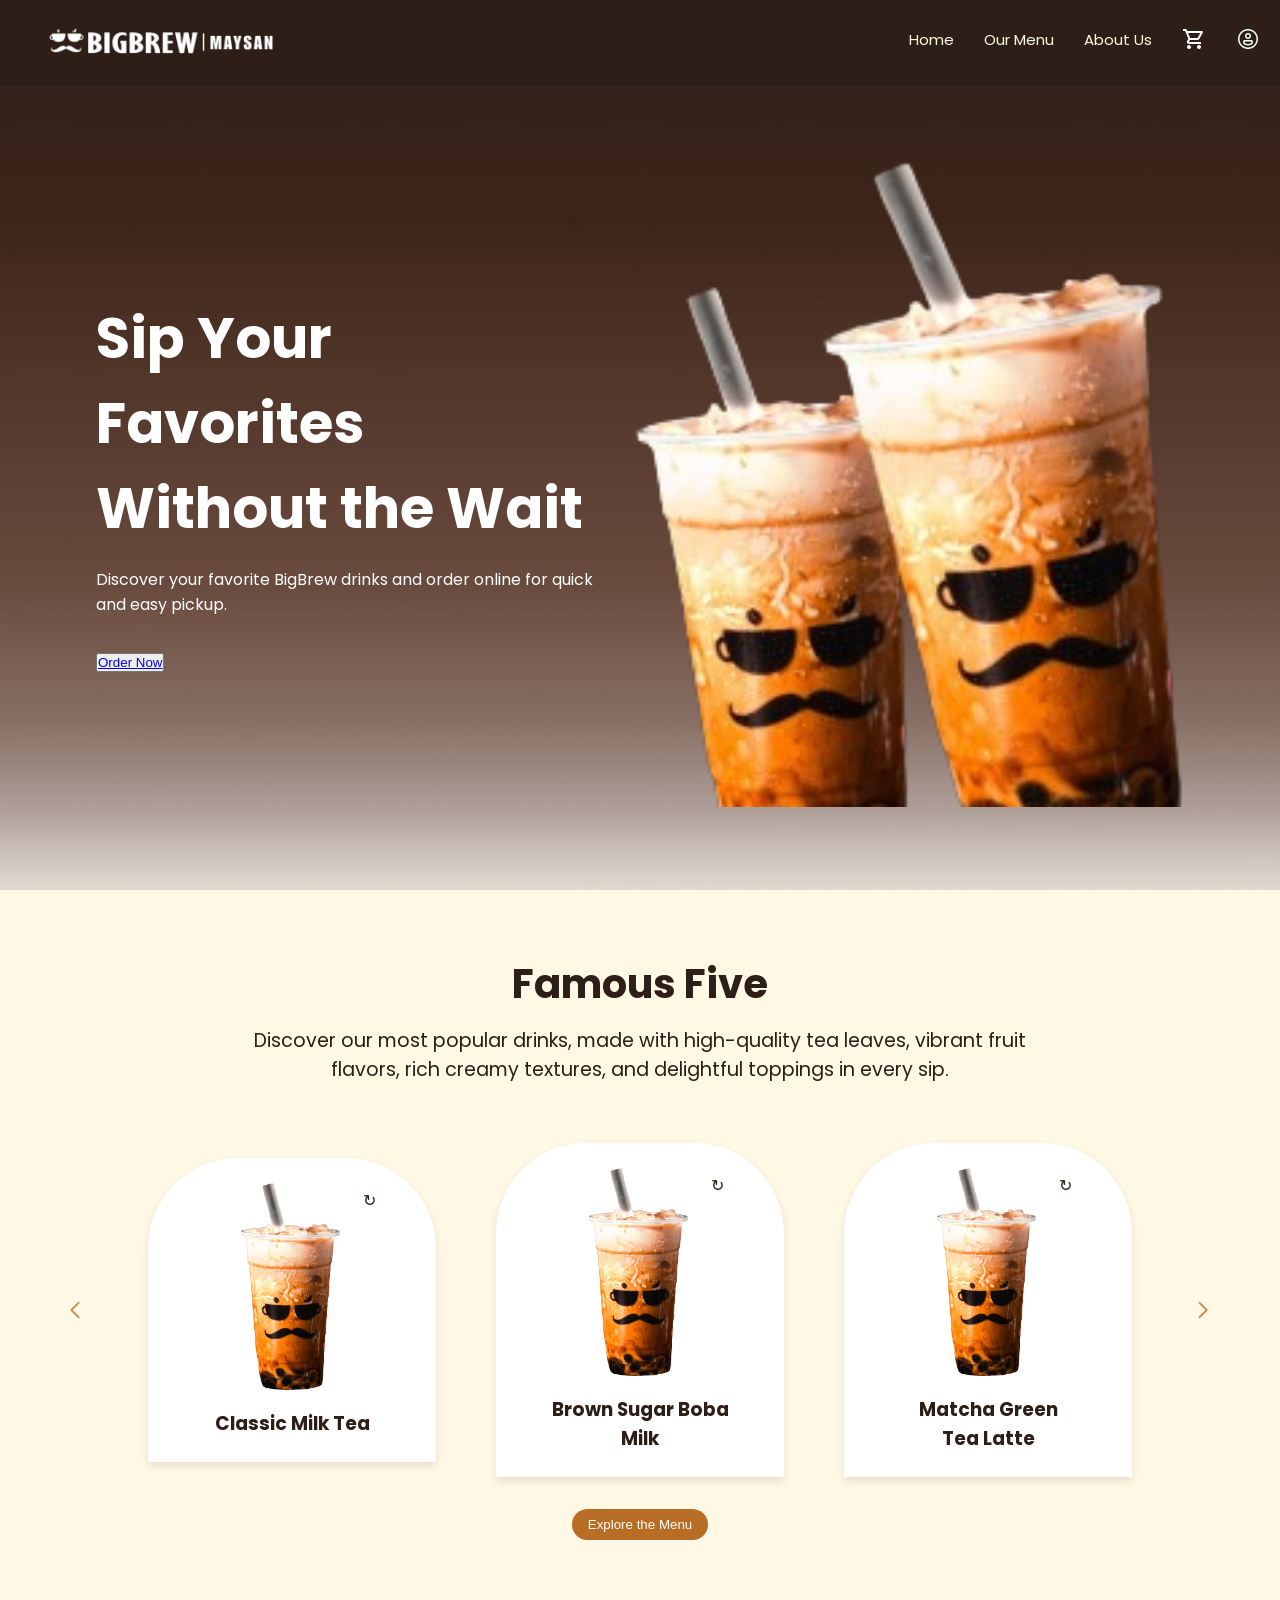
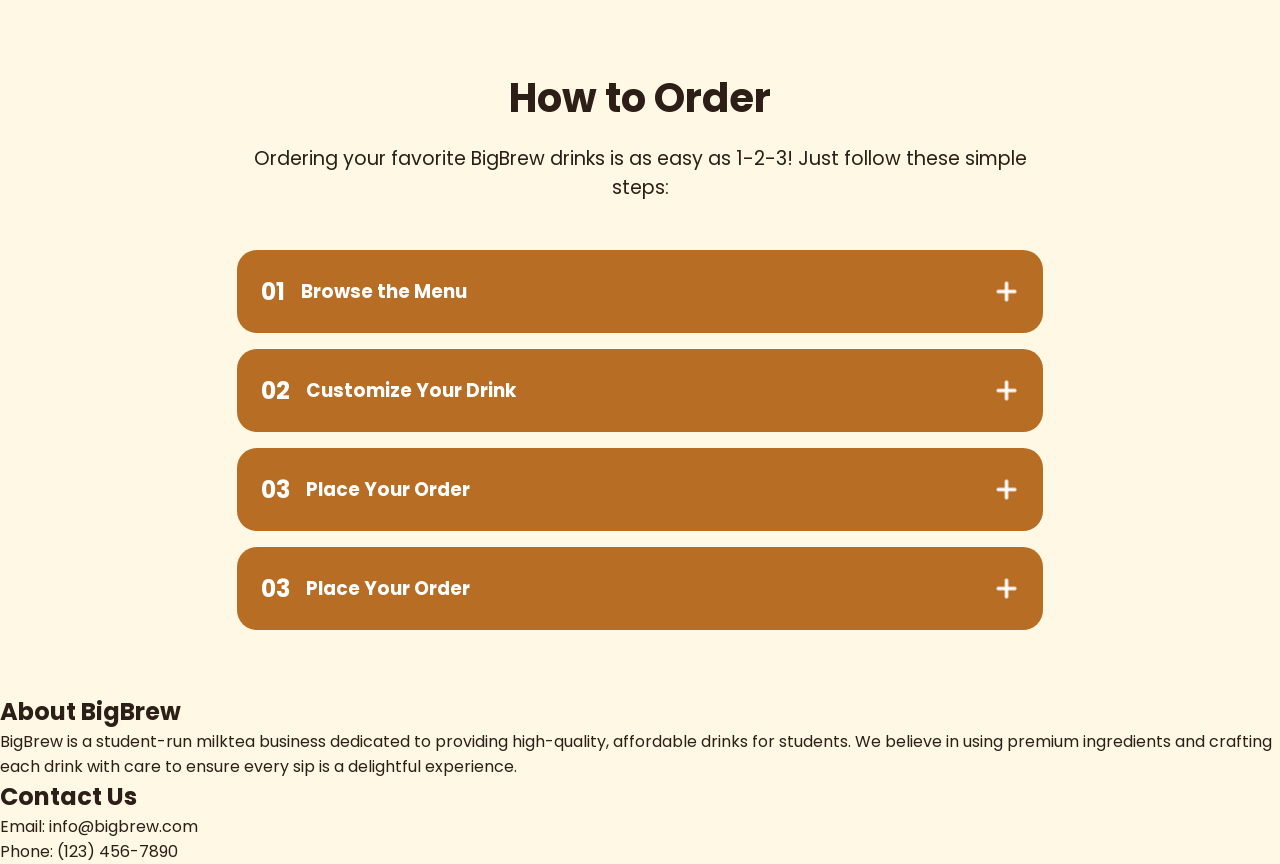
==== index.html @ e53d3ddd "break muna me" ====
<!doctype html>
<html lang="en">
  <head>
    <meta charset="UTF-8" />
    <meta name="viewport" content="width=device-width, initial-scale=1.0" />

    <!-- GLOBAL METADATA -->
    <meta
      name="description"
      content="Big Brew Maysan - Big in Taste, Bit in Price. "
    />
    <meta
      name="keywords"
      content="BigBrew Maysan, Maysan, Online Order, Milktea"
    />
    <meta name="author" content="Allyana Flores, Karen Ortiz" />
    <title>BigBrew - Maysan</title>
    <link rel="stylesheet" href="global.css" />
    <link
      rel="shortcut icon"
      href="assets/logo/logo-black.png"
      type="image/x-icon"
    />
    <link
      rel="stylesheet"
      href="https://fonts.googleapis.com/css2?family=Poppins:wght@300;400;500;600;700&display=swap"
    />
    <!-- END GLOBAL METADATA -->

    <link rel="stylesheet" href="main.css" />
  </head>
  <body>
    <header>
      <nav class="navbar">
        <div class="navlogo">
          <a href="index.html">
            <img src="assets/logo/bb-maysan-logo-1.png" alt="" />
          </a>
        </div>
        <div class="nav-links" id="navlinks">
          <ul>
            <li><a href="#">Home</a></li>
            <li><a href="menu.html">Our Menu</a></li>
            <li><a href="about.html">About Us</a></li>
            <li>
              <a href="cart.html">
                <img src="assets/icons/icons8-cart-24.png" alt=""
              /></a>
            </li>
            <li>
              <a href="account.html">
                <img src="assets/icons/icons8-profile-24.png" alt=""
              /></a>
            </li>
          </ul>
        </div>

        <div class="hamburger" id="hamburger">
          <span></span>
          <span></span>
          <span></span>
        </div>
      </nav>
    </header>

    <div class="hero1">
      <div class="hero1-text">
        <h1>Sip Your Favorites Without the Wait</h1>
        <p>
          Discover your favorite BigBrew drinks and order online for quick and
          easy pickup.
        </p>
        <button><a href="menu.html">Order Now</a></button>
      </div>
      <div class="hero1-img">
        <img src="assets/pictures/2milkteas-1.png" alt="BigBrew Hero Image" />
      </div>
    </div>

    <section class="best-seller">
      <h2>Famous Five</h2>
      <p>
        Discover our most popular drinks, made with high-quality tea leaves,
        vibrant fruit flavors, rich creamy textures, and delightful toppings in
        every sip.
      </p>
      <div class="product-list">
        <div class="arrow">
          <img src="assets/icons/icons8-arrow-24-left.png" alt="" />
        </div>
        <div class="product-card">
            <div class="flip-btn">↻</div>
          <img src="assets/pictures/milktea-hd.png" alt="Best Seller 1" />
          <h3>Classic Milk Tea</h3>
        </div>
        <div class="product-card">
            <div class="flip-btn">↻</div>
          <img src="assets/pictures/milktea-hd.png" alt="Best Seller 2" />
          <h3>Brown Sugar Boba Milk</h3>
        </div>
        <div class="product-card">
            <div class="flip-btn">↻</div>
          <img src="assets/pictures/milktea-hd.png" alt="Best Seller 3" />
          <h3>Matcha Green Tea Latte</h3>
        </div>
        <div class="arrow">
          <img src="assets/icons/icons8-arrow-24.png" alt="" />
        </div>
      </div>
      <div class="explore-btn">
        <button>
          <a href="menu.html">Explore the Menu</a>
        </button>
      </div>
    </section>

    <section class="how-to-order">
      <h2>How to Order</h2>
      <p>
        Ordering your favorite BigBrew drinks is as easy as 1-2-3! Just follow
        these simple steps:
      </p>
      <div class="order-steps">
        <div class="step">
          <div class="text">
            <h1>01</h1>
            <h3>Browse the Menu</h3>
          </div>
          <img src="assets/icons/icons8-add-24.png" alt="" />
        </div>
        <div class="step">
          <div class="text">
            <h1>02</h1>
          <h3>Customize Your Drink</h3>
          </div>
          <img src="assets/icons/icons8-add-24.png" alt="" />
        </div>
        <div class="step">
            <div class="text">
                <h1>03</h1>
                <h3>Place Your Order</h3>
            </div>
            <img src="assets/icons/icons8-add-24.png" alt="" />
        </div>
        <div class="step">
            <div class="text">
                <h1>03</h1>
                <h3>Place Your Order</h3>
            </div>
            <img src="assets/icons/icons8-add-24.png" alt="" />
        </div>
      </div>
    </section>

    <script src="global.js"></script>
  </body>
  <footer>
    <div class="footer-content">
      <div class="footer-section about">
        <h2>About BigBrew</h2>
        <p>
          BigBrew is a student-run milktea business dedicated to providing
          high-quality, affordable drinks for students. We believe in using
          premium ingredients and crafting each drink with care to ensure every
          sip is a delightful experience.
        </p>
      </div>
      <div class="footer-section contact">
        <h2>Contact Us</h2>
        <p>Email: info@bigbrew.com</p>
        <p>Phone: (123) 456-7890</p>
      </div>
    </div>
  </footer>
</html>
---- global.css ----
:root {
 --dark-color: #2D1E17;
 --light-color: #FFF8E4;
 --pop-color: #B86D25;
 /* we also use black and white */
}
* {
    margin: 0;
    padding: 0;
    box-sizing: border-box;
}
html {
  scroll-behavior: smooth;
}
body {
    margin-top: 80px;
    background-color: var(--dark-color);
    color: white;
    font-family: 'Poppins', sans-serif;
}

/* navbar */
.navbar {
    display: flex;
    justify-content: space-between;
    align-items: center;
    padding: 10px 20px;
    position: fixed;
    top: 0;
    left: 0;
    width: 100%;
    background-color: var(--dark-color);
    z-index: 1000;
}
.navlogo img{
    width: 280px;
    height: auto;
    margin-top: 10px;
}
.navbar ul{
    display: flex;
}
.navbar li {
    padding-left: 30px;
    list-style: none;
}
.nav-links {
    display: flex;
    gap: 10px;
}
.nav-links li a {
    color: var(--light-color);
    text-decoration: none;
    font-size: 15px;
    font-family: 'Poppins', sans-serif;
    transition: 0.5s;
}
nav a:hover {
  text-decoration: underline;
  text-decoration-color: var(--pop-color);
}
.hamburger {
    display: none;
    flex-direction: column;
    gap: 5px;
    cursor: pointer;
}
.hamburger span{
    width: 28px;
    height: 3px;
    background-color: white;
    border-radius: 3px;
}
@media (max-width: 700px) {
    .hamburger {
        display: flex;
    }
    .nav-links {
        position: absolute;
        top: 100%;
        left: 0;
        right: 0;
        flex-direction: row;
        background-color: var(--dark-color);
        padding: 15px 0;
        gap: 20px;
        display: none;
    }
    .nav-links.active {
        display: flex;
    }
}
---- main.css ----
/* for home, about, account, review pages */


body {
    background-color: var(--light-color);
    color: var(--dark-color);
}

/* for home page */

.hero1 {
    display: flex;
    justify-content: space-between;
    align-items: center;
    min-height: 90vh;
    color: white;
    padding: 0 5%;

    background-image: url('assets/pictures/gradient11.jpg');
    background-size: cover;
}
.hero1 img {
    width: 610px;
    height: auto;
}
.hero1-text {
    max-width: 520px;
    margin-left: 2rem;
    justify-items: center;
}  
.hero1-text h1 {
    font-size: 3.5rem;
    margin-bottom: 1rem;
} 
.hero1-text p {
    margin-bottom: 2rem;
}


.best-seller {
    padding: 5%;
}
.best-seller h2 {
    text-align: center;
    font-size: 2.5rem;
}
.best-seller p {
    text-align: center;
    font-size: 1.2rem;
    margin-bottom: 3rem;
    padding: 1% 15%;
}
.product-list {
    display: flex;
    justify-content: space-between;
    align-items: center;
    gap: 5%;
}
.arrow img {
    width: 90%;
    height: auto;
    cursor: pointer;
    /* border: red solid 1px; */
}
.arrow {
    display: flex;
    align-items: center;
}
.product-card {
    width: 25%;
    min-height: 250px;
    background-color: white;
    border-radius: 90px 90px 0 0; /* top-left, top-right, bottom-right, bottom-left */
    box-shadow: 0 4px 8px rgba(0, 0, 0, 0.1);
    padding: 1rem;
    text-align: center;
    transition: transform 0.3s ease;

    display: flex;
    flex-direction: column;
    align-items: center;
     justify-content: center;
     position: relative;
}
.product-card img {
    width: 40%;
    border-radius: 90px 90px 0 0; 
}
.product-card .flip-btn {
   position: absolute;
    top: 30px;
    right: 60px; /* pwede mo adjust */
    cursor: pointer;
}
.product-card h3 {
    margin: 1rem 0 0.5rem;
    /* border: red solid 1px; */
    width: 70%;
}
@media (max-width: 700px) {
    .hero1 {
        flex-direction: column;
        text-align: center;
    }
    .hero1 img {
        width: 100%;
        max-width: 400px;
        margin-bottom: 2rem;
    }
    .hero1-text {
        margin-left: 0;
    }
    .product-list {
        flex-direction: column;
    }
    .product-card {
        width: 80%;
        margin-bottom: 2rem;
    }
    .arrow {
        display: none;
    }
}
.explore-btn a {
    text-decoration: none;
    color: white;
}
.explore-btn {
    display: flex;
    justify-content: center;
    margin-top: 2rem;
}
.explore-btn button{
    background-color: var(--pop-color);
    padding: 0.5rem 1rem;
    border-radius: 20px;
    cursor: pointer;
    border: none;
}


.how-to-order {
    padding: 5%;
    display: flex;
    flex-direction: column;
    align-items: center;
}
.how-to-order p {
    text-align: center;
    font-size: 1.2rem;
    margin-bottom: 2rem;
    padding: 0 15%;
}
.how-to-order h2 {
    font-size: 2.5rem;
    margin-bottom: 1rem;
}
.order-steps {
    width: 70%;
}
.step .text {
    display: flex;
    align-items: center;
    gap: 1rem;
}
.step{
    display: flex;
    justify-content: space-between;
    align-items: center;

    margin-top: 1rem;
    background-color: var(--pop-color);
    padding: 1.5rem;
    border-radius: 20px;
    color: white;
}
.step h1,
.step h3 {
    margin: 0;
}
.step img {
    width: 25px;
}
/* end of home page */
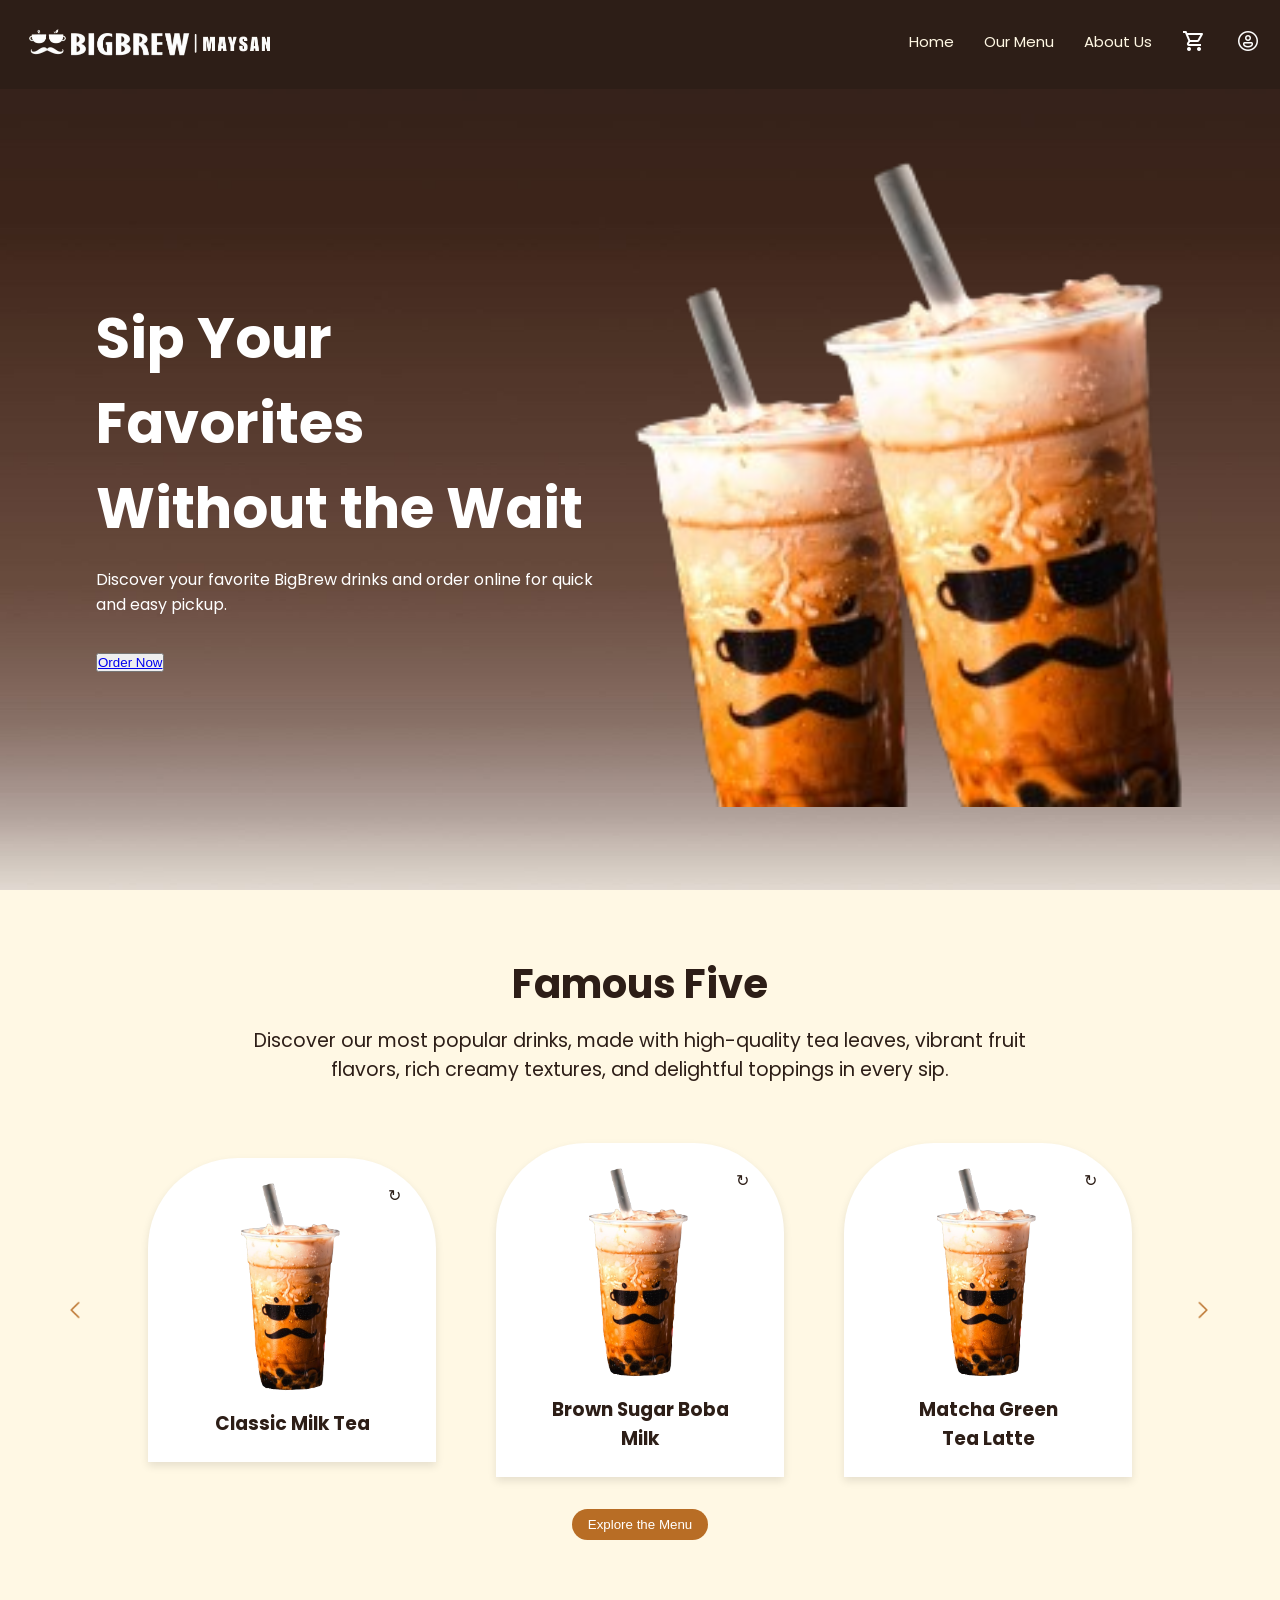
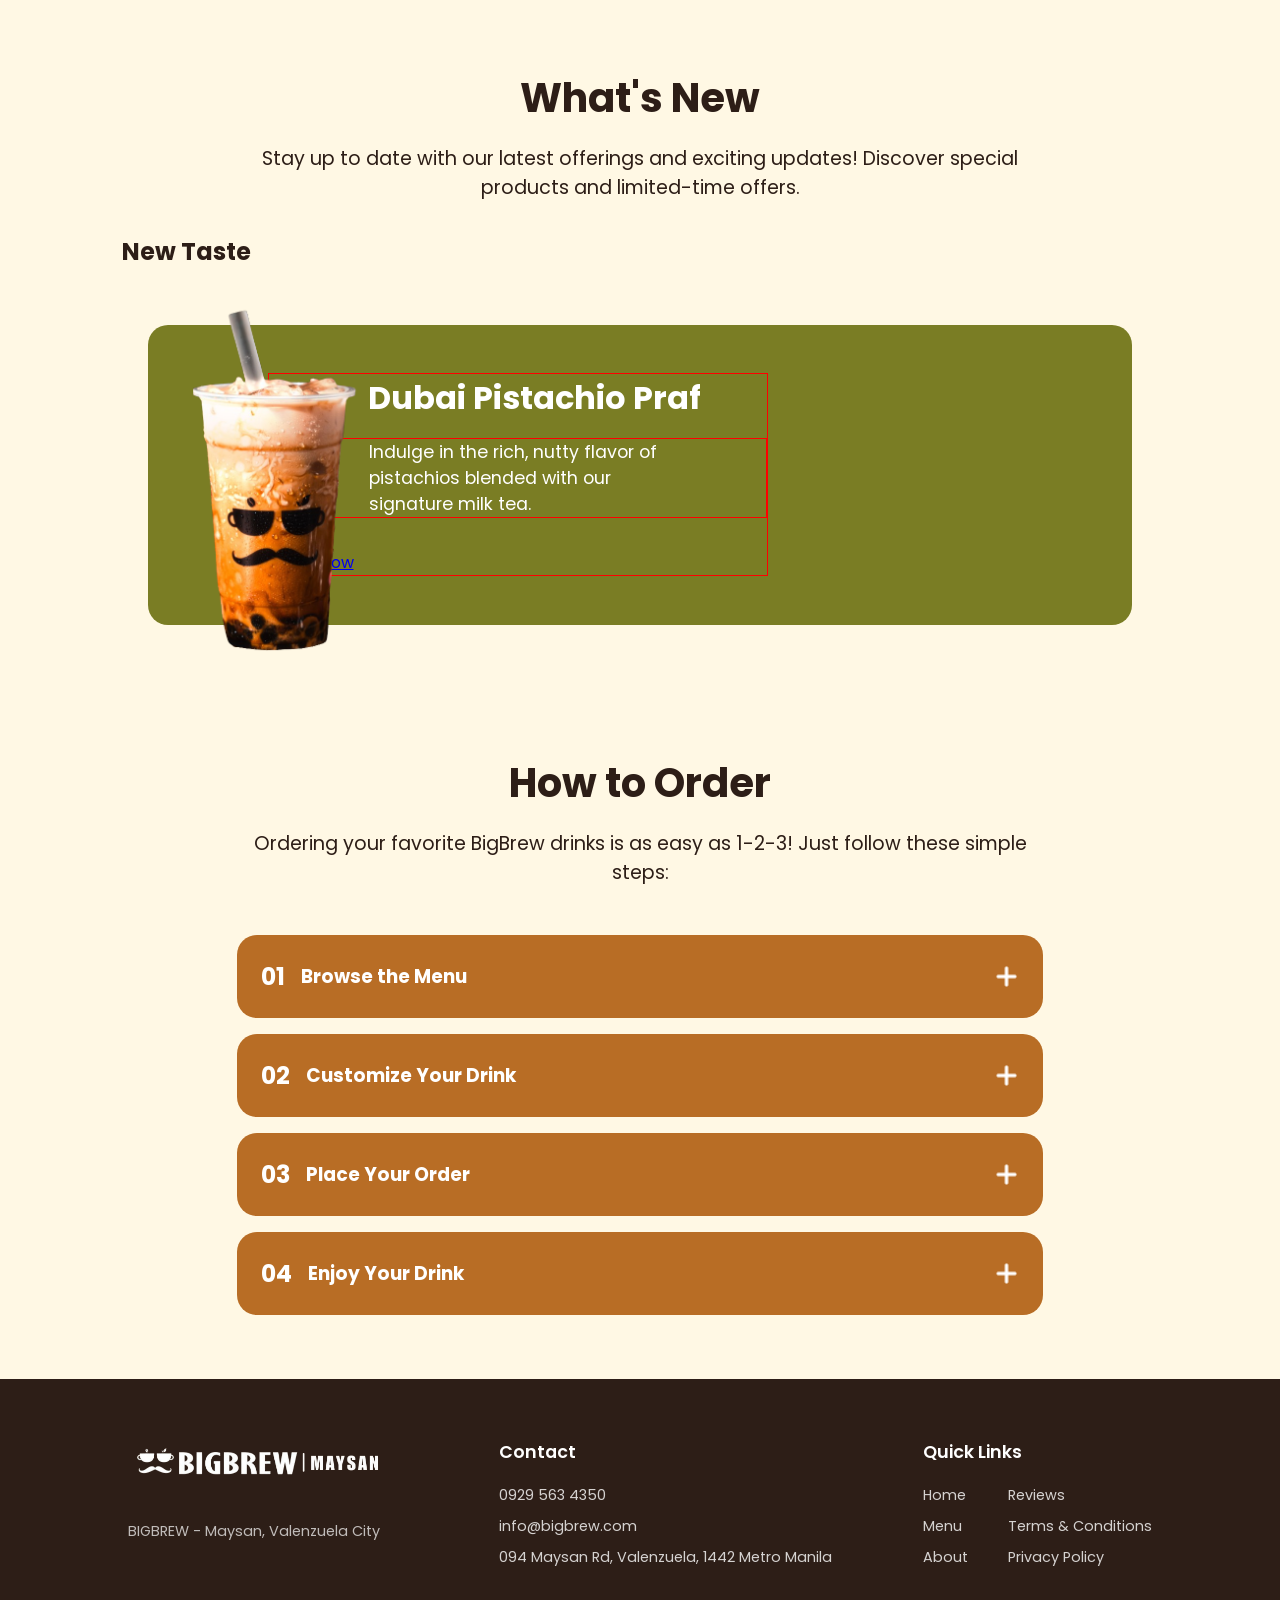
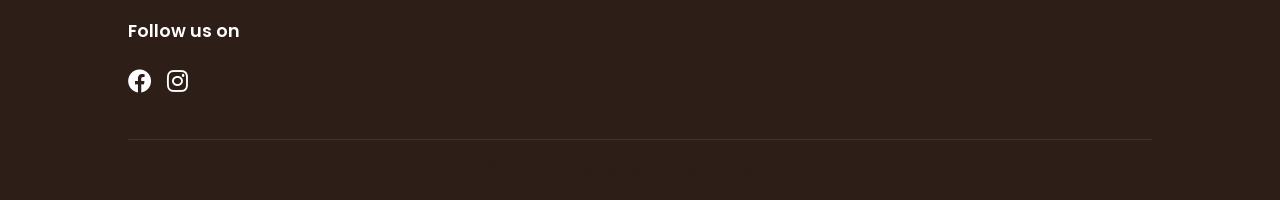
==== commit a7109780: "ayoko na" ====
--- a/index.html
+++ b/index.html
@@ -25,6 +25,7 @@
       rel="stylesheet"
       href="https://fonts.googleapis.com/css2?family=Poppins:wght@300;400;500;600;700&display=swap"
     />
+    <link rel="stylesheet" href="https://cdnjs.cloudflare.com/ajax/libs/font-awesome/6.0.0/css/all.min.css">
     <!-- END GLOBAL METADATA -->
 
     <link rel="stylesheet" href="main.css" />
@@ -114,6 +115,24 @@
       </div>
     </section>
 
+    <section class="specials">
+        <h2>What's New</h2>
+        <p>Stay up to date with our latest offerings and exciting updates! Discover special products and limited-time offers.</p>
+        <div class="special-list">
+            <h1>New Taste</h1>
+            <div class="special-card">
+                <img src="assets/pictures/milktea-hd.png" alt="">
+                <div class="box">
+                    <div class="box-text">
+                        <h3>Dubai Pistachio Praf</h3>
+                        <p>Indulge in the rich, nutty flavor of pistachios blended with our signature milk tea.</p>
+                        <div><a href="menu.html">Order Now</a></div>
+                    </div>
+                </div>
+            </div>
+        </div>
+    </section>
+
     <section class="how-to-order">
       <h2>How to Order</h2>
       <p>
@@ -144,32 +163,63 @@
         </div>
         <div class="step">
             <div class="text">
-                <h1>03</h1>
-                <h3>Place Your Order</h3>
+                <h1>04</h1>
+                <h3>Enjoy Your Drink</h3>
             </div>
             <img src="assets/icons/icons8-add-24.png" alt="" />
         </div>
       </div>
     </section>
 
+    
     <script src="global.js"></script>
   </body>
-  <footer>
-    <div class="footer-content">
-      <div class="footer-section about">
-        <h2>About BigBrew</h2>
-        <p>
-          BigBrew is a student-run milktea business dedicated to providing
-          high-quality, affordable drinks for students. We believe in using
-          premium ingredients and crafting each drink with care to ensure every
-          sip is a delightful experience.
-        </p>
-      </div>
-      <div class="footer-section contact">
-        <h2>Contact Us</h2>
-        <p>Email: info@bigbrew.com</p>
-        <p>Phone: (123) 456-7890</p>
-      </div>
-    </div>
+
+  <footer class="main-footer">
+    <div class="footer-container">
+      <div class="footer-brand">
+        <div class="footer-logo">
+          <img src="assets/logo/bb-maysan-logo-1.png" alt="Big Brew Maysan Logo">
+      </div>
+      <p>BIGBREW - Maysan, Valenzuela City</p>
+    </div>
+
+    <div class="footer-column">
+      <h3>Contact</h3>
+      <ul>
+        <li>0929 563 4350</li>
+        <li>info@bigbrew.com</li>
+        <li>094 Maysan Rd, Valenzuela, 1442 Metro Manila</li>
+      </ul>
+    </div>
+
+    <div class="footer-column">
+      <h3>Quick Links</h3>
+      <div class="links-grid">
+        <ul>
+          <li><a href="index.html">Home</a></li>
+          <li><a href="menu.html">Menu</a></li>
+          <li><a href="about.html">About</a></li>
+        </ul>
+        <ul>
+          <li><a href="reviews.html">Reviews</a></li>
+          <li><a href="terms.html">Terms & Conditions</a></li>
+          <li><a href="privacy.html">Privacy Policy</a></li>
+        </ul>
+      </div>
+    </div>
+
+    <div class="footer-column">
+      <h3>Follow us on</h3>
+      <div class="social-icons">
+        <a href="https://www.facebook.com/p/BigBrew-Maysan-Rd-Valenzuela-100085267776562/"><i class="fab fa-facebook"></i></a>
+        <a href="https://www.instagram.com/bigbrew.maysan/"><i class="fab fa-instagram"></i></a>
+      </div>
+    </div>
+  </div>
+
+  <div class="footer-bottom">
+    <p>&copy; 2026. BigBrew Maysan. All Rights Reserved.</p>
+  </div>
   </footer>
 </html>
--- a/global.css
+++ b/global.css
@@ -89,4 +89,129 @@
     .nav-links.active {
         display: flex;
     }
+}
+
+
+
+
+/* FOOTER */
+.main-footer {
+  background-color:var(--dark-color);
+  padding: 60px 10% 20px 10%;
+  font-family: 'Poppins', sans-serif;
+}
+
+.footer-container {
+  display: flex;
+  justify-content: space-between;
+  flex-wrap: wrap;
+  gap: 40px;
+  margin-bottom: 40px;
+}
+.footer-logo img {
+    width:280px;
+    height:auto;
+    margin-bottom:15px;
+    margin-left: 0;
+}
+
+.footer-logo {
+  display: flex;
+  align-items: center;
+  gap: 10px;
+  margin-bottom: 15px;
+}
+
+.footer-brand h2 {
+  font-weight: 800;
+  letter-spacing: 1px;
+  margin: 0;
+}
+
+.footer-brand p {
+  font-size: 0.9rem;
+  opacity: 0.7;
+}
+
+.footer-column {
+    color: white;
+}
+.footer-brand p {
+    color: white;
+}
+.footer-column h3 {
+  font-size: 1.1rem;
+  margin-bottom: 20px;
+  font-weight: 600;
+}
+
+.footer-column ul {
+  list-style: none;
+  padding: 0;
+  margin: 0;
+}
+
+.footer-column ul li {
+  margin-bottom: 10px;
+  font-size: 0.9rem;
+  opacity: 0.8;
+}
+.footer-column ul li a:hover {
+  color: #B86D25;
+  text-decoration: underline;
+  transition: 0.3s;
+  
+}
+.footer-column a {
+  color: white;
+  text-decoration: none;
+  transition: 0.3s;
+}
+
+.footer-column a:hover {
+  opacity: 1;
+  color: #f4ecde;
+}
+
+
+.links-grid {
+  display: flex;
+  gap: 40px;
+}
+
+
+.social-icons {
+  display: flex;
+  gap: 15px;
+  font-size: 1.5rem;
+}
+
+.social-icons a:hover {
+  color:#B86D25;
+  transition: 0.3s;
+}
+/* Bottom Bar */
+.footer-bottom {
+  border-top: 1px solid rgba(255, 255, 255, 0.1);
+  padding-top: 20px;
+  text-align: center;
+}
+
+.footer-bottom p {
+  font-size: 0.85rem;
+  opacity: 0.6;
+}
+
+
+@media (max-width: 768px) {
+  .footer-container {
+    flex-direction: column;
+    text-align: center;
+  }
+  
+  .footer-brand .footer-logo, 
+  .links-grid, 
+  .social-icons {
+    justify-content: center;
+  }
 }
--- a/main.css
+++ b/main.css
@@ -88,8 +88,8 @@
 }
 .product-card .flip-btn {
    position: absolute;
-    top: 30px;
-    right: 60px; /* pwede mo adjust */
+    top: 25px;
+    right: 35px; 
     cursor: pointer;
 }
 .product-card h3 {
@@ -181,4 +181,87 @@
 .step img {
     width: 25px;
 }
+
+/* specials section */
+.specials {
+    padding: 5%;
+    display: flex;
+    flex-direction: column;
+    align-items: center;
+}
+.specials h2 {
+    font-size: 2.5rem;
+    margin-bottom: 1rem;
+}
+.specials p {
+    text-align: center;
+    font-size: 1.2rem;
+    margin-bottom: 2rem;
+    padding: 0 15%;
+}
+.special-list {
+    /* border: red solid 1px; */
+    width: 100%;
+    padding: 0 5%;
+}
+.special-card {
+    position: relative;
+    width: 100%;
+    height: 300px;
+    display: flex;
+    justify-content: center;
+    margin-top: 3.5rem;
+}
+
+.box {
+    width: 95%;
+    height: 100%;
+    background: #7A7D24;
+    border-radius: 20px;
+    display: flex;
+    align-items: center;
+    padding-left: 120px; /* space inside for image overlap */
+}
+.box-text {
+    color: white;
+    max-width: 500px;
+    border: red solid 1px;
+    max-height: 90%;
+    
+}
+.box-text h3 {
+    font-size: 2rem;
+    margin-bottom: 1rem;
+    margin-left: 20%;
+}
+.box-text p {
+    font-size: 1.1rem;
+    text-align: left;
+    margin-left: 5%;
+    border: red solid 1px;
+}
+.box-text button {
+    background-color: var(--pop-color);
+    color: white;
+    border: none;
+    padding: 0.5rem 1rem;
+    border-radius: 20px;
+    cursor: pointer;
+    margin-top: 1rem;
+    margin-left: 85%;
+    border: red solid 1px;
+}
+.box-text button a {
+    text-decoration: none;
+    color: white;
+}
+.special-card img {
+    position: absolute;
+    top: -10%; 
+    left: 15%;
+    /* left: 50%; */
+    transform: translateX(-50%);
+    height: 120%; /* mas malaki kaysa box */
+    z-index: 2;
+}
 /* end of home page */
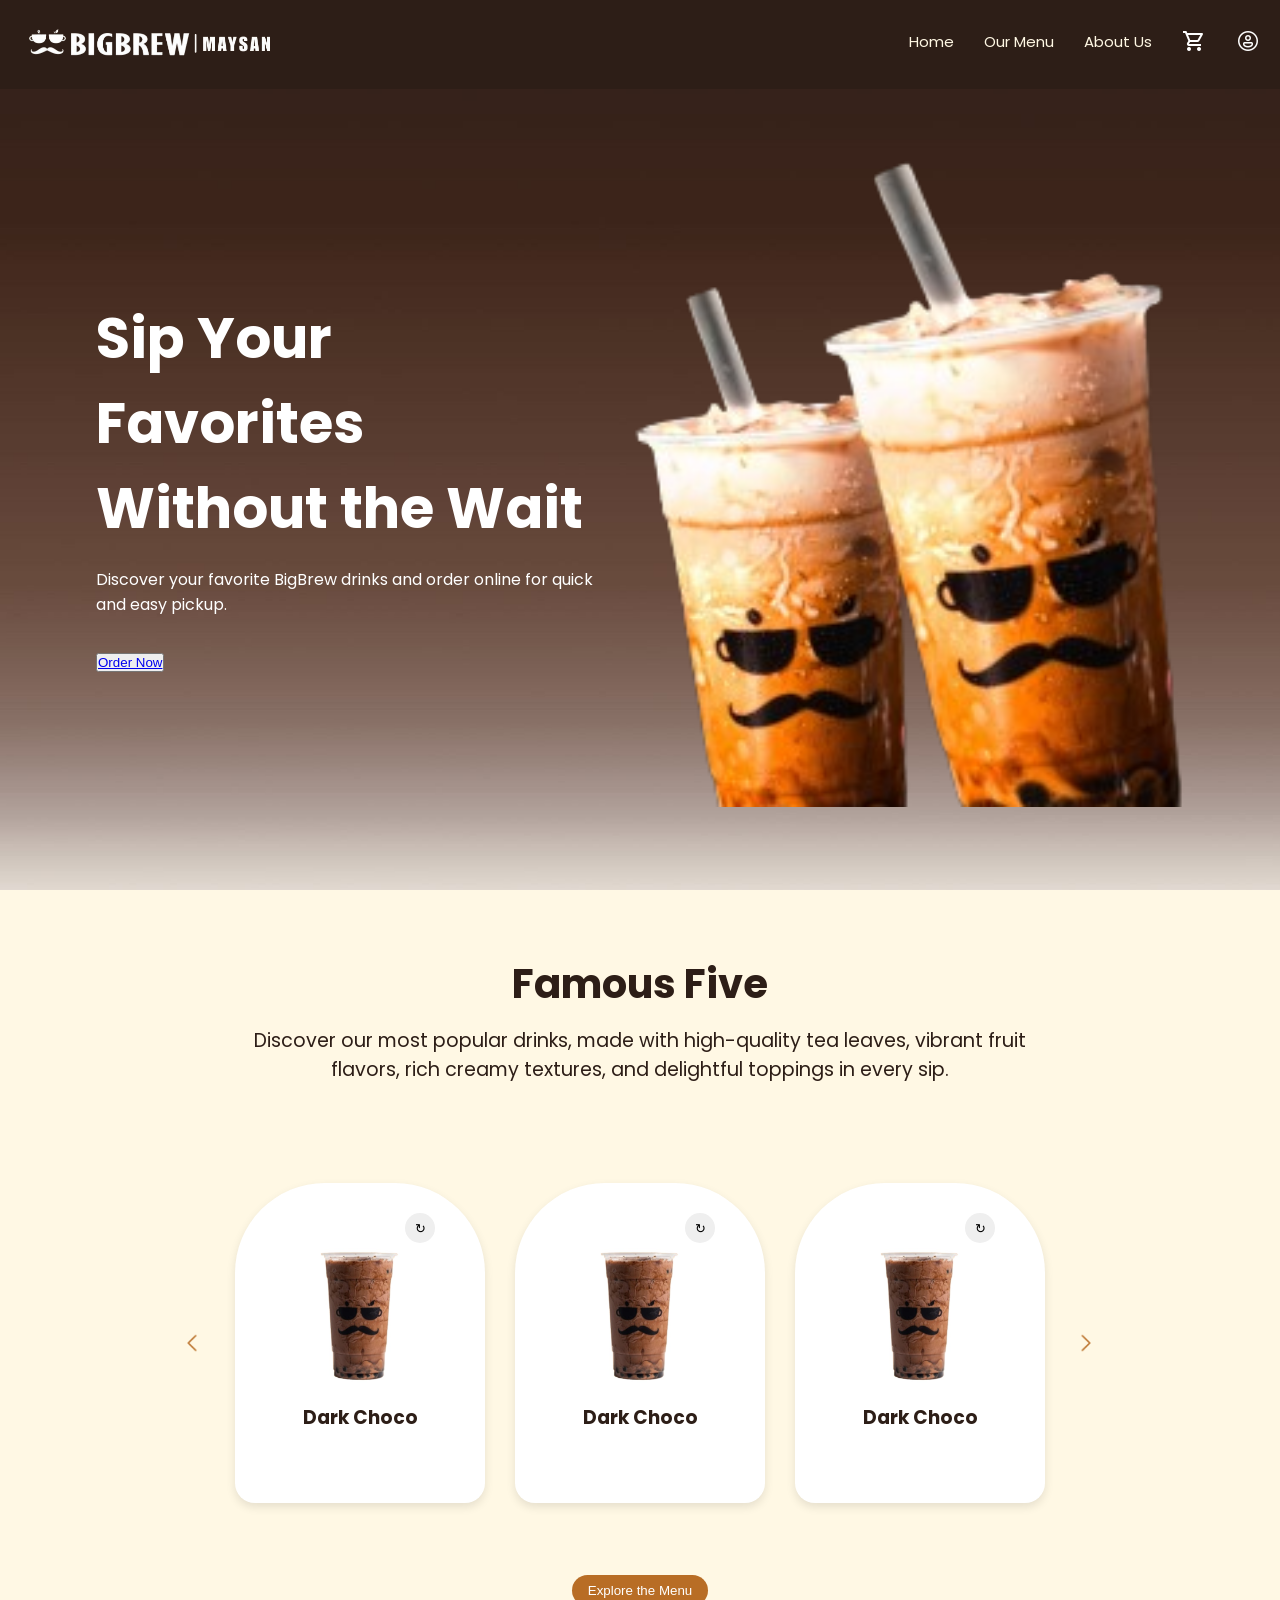
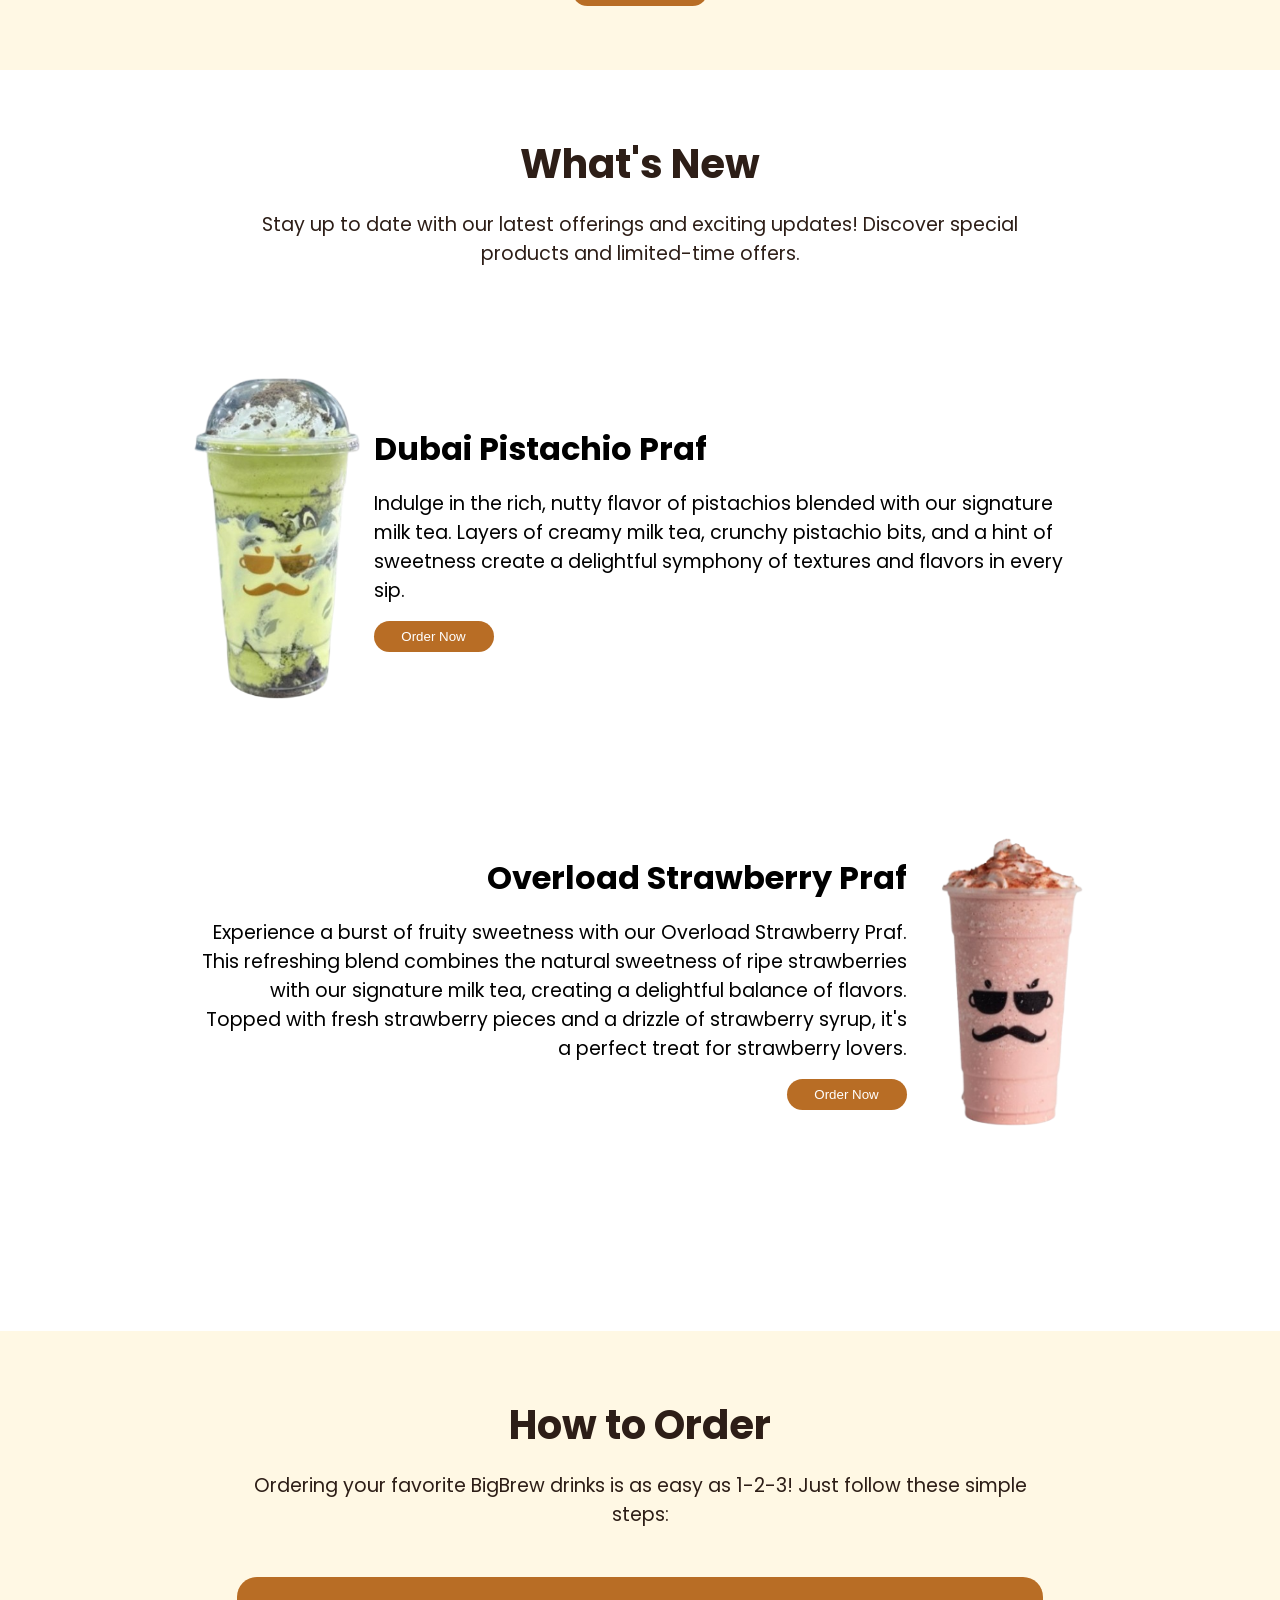
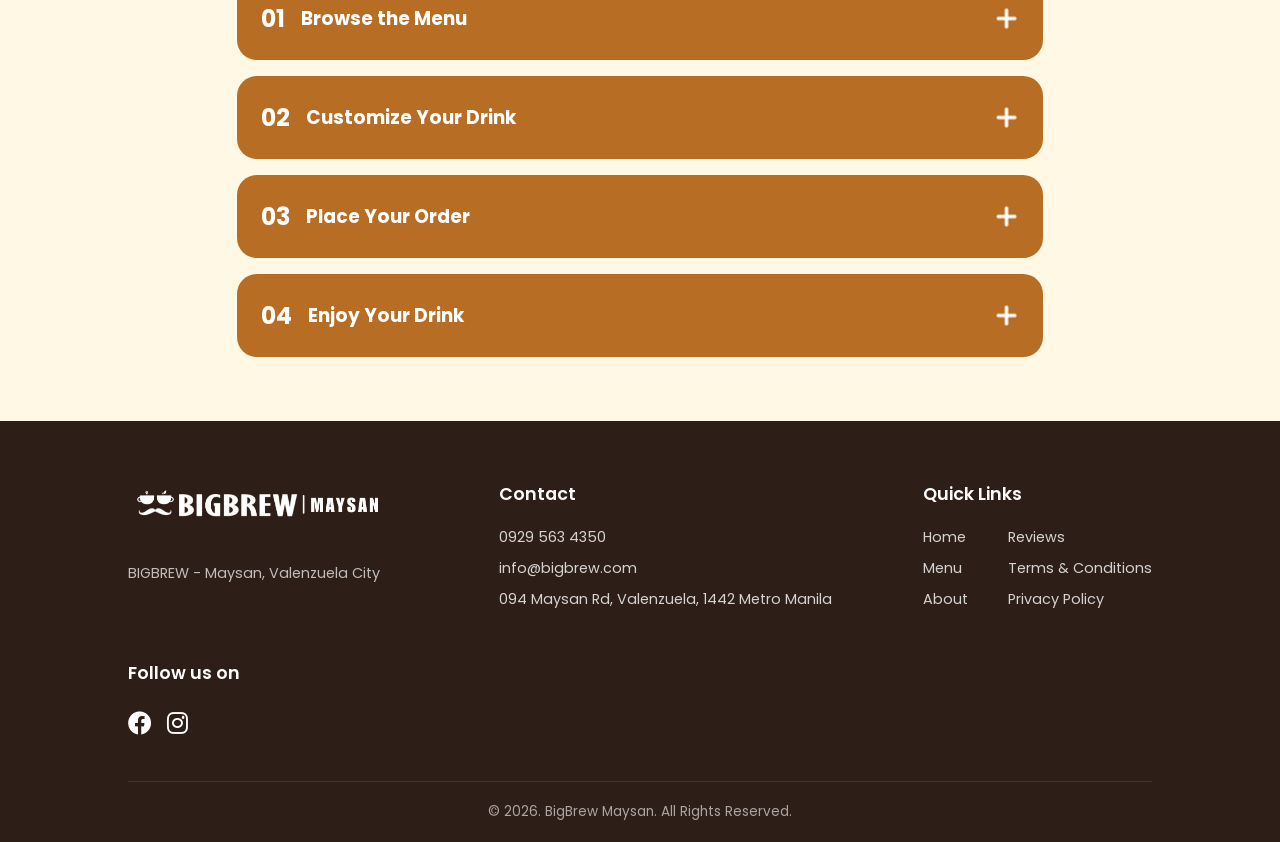
==== commit a9c2b7bc: "bounce na ko maem" ====
--- a/index.html
+++ b/index.html
@@ -25,7 +25,10 @@
       rel="stylesheet"
       href="https://fonts.googleapis.com/css2?family=Poppins:wght@300;400;500;600;700&display=swap"
     />
-    <link rel="stylesheet" href="https://cdnjs.cloudflare.com/ajax/libs/font-awesome/6.0.0/css/all.min.css">
+    <link
+      rel="stylesheet"
+      href="https://cdnjs.cloudflare.com/ajax/libs/font-awesome/6.0.0/css/all.min.css"
+    />
     <!-- END GLOBAL METADATA -->
 
     <link rel="stylesheet" href="main.css" />
@@ -85,25 +88,72 @@
         vibrant fruit flavors, rich creamy textures, and delightful toppings in
         every sip.
       </p>
-      <div class="product-list">
+      <div class="products">
         <div class="arrow">
           <img src="assets/icons/icons8-arrow-24-left.png" alt="" />
         </div>
-        <div class="product-card">
-            <div class="flip-btn">↻</div>
-          <img src="assets/pictures/milktea-hd.png" alt="Best Seller 1" />
-          <h3>Classic Milk Tea</h3>
-        </div>
-        <div class="product-card">
-            <div class="flip-btn">↻</div>
-          <img src="assets/pictures/milktea-hd.png" alt="Best Seller 2" />
-          <h3>Brown Sugar Boba Milk</h3>
-        </div>
-        <div class="product-card">
-            <div class="flip-btn">↻</div>
-          <img src="assets/pictures/milktea-hd.png" alt="Best Seller 3" />
-          <h3>Matcha Green Tea Latte</h3>
-        </div>
+
+        <div class="card">
+          <div class="card-inner">
+            <!-- FRONT -->
+            <div class="card-front">
+              <button class="flip-btn">↻</button>
+              <img src="assets/products/dark-choco.jpg" />
+              <h3>Dark Choco</h3>
+            </div>
+
+            <!-- BACK -->
+            <div class="card-back">
+              <button class="flip-btn">↻</button>
+              <h4>Dark Choco</h4>
+              <p>
+                Bold and indulgent, this rich dark chocolate blend meets smooth
+                milk tea for a decadent sip in every cup.
+              </p>
+            </div>
+          </div>
+        </div>
+        <div class="card">
+          <div class="card-inner">
+            <!-- FRONT -->
+            <div class="card-front">
+              <button class="flip-btn">↻</button>
+              <img src="assets/products/dark-choco.jpg" />
+              <h3>Dark Choco</h3>
+            </div>
+
+            <!-- BACK -->
+            <div class="card-back">
+              <button class="flip-btn">↻</button>
+              <h4>Dark Choco</h4>
+              <p>
+                Bold and indulgent, this rich dark chocolate blend meets smooth
+                milk tea for a decadent sip in every cup.
+              </p>
+            </div>
+          </div>
+        </div>
+        <div class="card">
+          <div class="card-inner">
+            <!-- FRONT -->
+            <div class="card-front">
+              <button class="flip-btn">↻</button>
+              <img src="assets/products/dark-choco.jpg" />
+              <h3>Dark Choco</h3>
+            </div>
+
+            <!-- BACK -->
+            <div class="card-back">
+              <button class="flip-btn">↻</button>
+              <h4>Dark Choco</h4>
+              <p>
+                Bold and indulgent, this rich dark chocolate blend meets smooth
+                milk tea for a decadent sip in every cup.
+              </p>
+            </div>
+          </div>
+        </div>
+
         <div class="arrow">
           <img src="assets/icons/icons8-arrow-24.png" alt="" />
         </div>
@@ -116,21 +166,36 @@
     </section>
 
     <section class="specials">
-        <h2>What's New</h2>
-        <p>Stay up to date with our latest offerings and exciting updates! Discover special products and limited-time offers.</p>
-        <div class="special-list">
-            <h1>New Taste</h1>
-            <div class="special-card">
-                <img src="assets/pictures/milktea-hd.png" alt="">
-                <div class="box">
-                    <div class="box-text">
-                        <h3>Dubai Pistachio Praf</h3>
-                        <p>Indulge in the rich, nutty flavor of pistachios blended with our signature milk tea.</p>
-                        <div><a href="menu.html">Order Now</a></div>
-                    </div>
-                </div>
-            </div>
-        </div>
+      <h2>What's New</h2>
+      <p>
+        Stay up to date with our latest offerings and exciting updates! Discover
+        special products and limited-time offers.
+      </p>
+      <div class="special-list">
+        <div class="special-card">
+          <div class="box1">
+            <img src="assets/pictures/pistachio.png" alt="a new milktea product" />
+            <div class="box-text1">
+              <h3>Dubai Pistachio Praf</h3>
+              <p>
+                Indulge in the rich, nutty flavor of pistachios blended with our
+                signature milk tea. Layers of creamy milk tea, crunchy pistachio bits, and a hint of sweetness create a delightful symphony of textures and flavors in every sip.
+              </p>
+              <div><button><a href="menu.html">Order Now</a></button></div>
+          </div>
+        </div>
+      </div>
+      <div class="special-card">
+          <div class="box2">
+            <div class="box-text2">
+              <h3>Overload Strawberry Praf</h3>
+              <p>
+                Experience a burst of fruity sweetness with our Overload Strawberry Praf. This refreshing blend combines the natural sweetness of ripe strawberries with our signature milk tea, creating a delightful balance of flavors. Topped with fresh strawberry pieces and a drizzle of strawberry syrup, it's a perfect treat for strawberry lovers. 
+              </p>
+              <div><button><a href="menu.html">Order Now</a></button></div>
+          </div>
+            <img src="assets/pictures/strawberry.png " alt="a new milktea product" />
+      </div>
     </section>
 
     <section class="how-to-order">
@@ -140,6 +205,7 @@
         these simple steps:
       </p>
       <div class="order-steps">
+
         <div class="step">
           <div class="text">
             <h1>01</h1>
@@ -147,31 +213,33 @@
           </div>
           <img src="assets/icons/icons8-add-24.png" alt="" />
         </div>
+
+          
         <div class="step">
           <div class="text">
             <h1>02</h1>
-          <h3>Customize Your Drink</h3>
+            <h3>Customize Your Drink</h3>
           </div>
           <img src="assets/icons/icons8-add-24.png" alt="" />
         </div>
+
         <div class="step">
-            <div class="text">
-                <h1>03</h1>
-                <h3>Place Your Order</h3>
-            </div>
-            <img src="assets/icons/icons8-add-24.png" alt="" />
+          <div class="text">
+            <h1>03</h1>
+            <h3>Place Your Order</h3>
+          </div>
+          <img src="assets/icons/icons8-add-24.png" alt="" />
         </div>
         <div class="step">
-            <div class="text">
-                <h1>04</h1>
-                <h3>Enjoy Your Drink</h3>
-            </div>
-            <img src="assets/icons/icons8-add-24.png" alt="" />
+          <div class="text">
+            <h1>04</h1>
+            <h3>Enjoy Your Drink</h3>
+          </div>
+          <img src="assets/icons/icons8-add-24.png" alt="" />
         </div>
       </div>
     </section>
 
-    
     <script src="global.js"></script>
   </body>
 
@@ -179,47 +247,58 @@
     <div class="footer-container">
       <div class="footer-brand">
         <div class="footer-logo">
-          <img src="assets/logo/bb-maysan-logo-1.png" alt="Big Brew Maysan Logo">
-      </div>
-      <p>BIGBREW - Maysan, Valenzuela City</p>
+          <img
+            src="assets/logo/bb-maysan-logo-1.png"
+            alt="Big Brew Maysan Logo"
+          />
+        </div>
+        <p>BIGBREW - Maysan, Valenzuela City</p>
+      </div>
+
+      <div class="footer-column">
+        <h3>Contact</h3>
+        <ul>
+          <li>0929 563 4350</li>
+          <li>info@bigbrew.com</li>
+          <li>094 Maysan Rd, Valenzuela, 1442 Metro Manila</li>
+        </ul>
+      </div>
+
+      <div class="footer-column">
+        <h3>Quick Links</h3>
+        <div class="links-grid">
+          <ul>
+            <li><a href="index.html">Home</a></li>
+            <li><a href="menu.html">Menu</a></li>
+            <li><a href="about.html">About</a></li>
+          </ul>
+          <ul>
+            <li><a href="reviews.html">Reviews</a></li>
+            <li><a href="terms.html">Terms & Conditions</a></li>
+            <li><a href="privacy.html">Privacy Policy</a></li>
+          </ul>
+        </div>
+      </div>
+
+      <div class="footer-column">
+        <h3>Follow us on</h3>
+        <div class="social-icons">
+          <a
+            href="https://www.facebook.com/p/BigBrew-Maysan-Rd-Valenzuela-100085267776562/"
+            ><i class="fab fa-facebook"></i
+          ></a>
+          <a href="https://www.instagram.com/bigbrew.maysan/"
+            ><i class="fab fa-instagram"></i
+          ></a>
+        </div>
+      </div>
     </div>
 
-    <div class="footer-column">
-      <h3>Contact</h3>
-      <ul>
-        <li>0929 563 4350</li>
-        <li>info@bigbrew.com</li>
-        <li>094 Maysan Rd, Valenzuela, 1442 Metro Manila</li>
-      </ul>
+    <div class="footer-bottom">
+      <p>&copy; 2026. BigBrew Maysan. All Rights Reserved.</p>
     </div>
-
-    <div class="footer-column">
-      <h3>Quick Links</h3>
-      <div class="links-grid">
-        <ul>
-          <li><a href="index.html">Home</a></li>
-          <li><a href="menu.html">Menu</a></li>
-          <li><a href="about.html">About</a></li>
-        </ul>
-        <ul>
-          <li><a href="reviews.html">Reviews</a></li>
-          <li><a href="terms.html">Terms & Conditions</a></li>
-          <li><a href="privacy.html">Privacy Policy</a></li>
-        </ul>
-      </div>
-    </div>
-
-    <div class="footer-column">
-      <h3>Follow us on</h3>
-      <div class="social-icons">
-        <a href="https://www.facebook.com/p/BigBrew-Maysan-Rd-Valenzuela-100085267776562/"><i class="fab fa-facebook"></i></a>
-        <a href="https://www.instagram.com/bigbrew.maysan/"><i class="fab fa-instagram"></i></a>
-      </div>
-    </div>
-  </div>
-
-  <div class="footer-bottom">
-    <p>&copy; 2026. BigBrew Maysan. All Rights Reserved.</p>
-  </div>
   </footer>
+  <script src="order.js"></script>
+  <!-- TO BE EDITED -->
+     <script src="global.js"></script>
 </html>
--- a/global.css
+++ b/global.css
@@ -200,6 +200,7 @@
 .footer-bottom p {
   font-size: 0.85rem;
   opacity: 0.6;
+  color: white;
 }
 
 
--- a/main.css
+++ b/main.css
@@ -50,12 +50,21 @@
     margin-bottom: 3rem;
     padding: 1% 15%;
 }
-.product-list {
+/* .product-list {
     display: flex;
     justify-content: space-between;
     align-items: center;
     gap: 5%;
-}
+} */
+ .products {
+    display: flex;
+    justify-content: center;
+    align-items: stretch;
+    gap: 30px;
+    flex-wrap: wrap;
+    padding: 40px;
+}
+/* wait */
 .arrow img {
     width: 90%;
     height: auto;
@@ -66,11 +75,75 @@
     display: flex;
     align-items: center;
 }
-.product-card {
+/* wait */
+/* CARD SYSTEM */
+.card {
+    width: 20%;
+    min-width: 250px; /* Prevents cards from getting too skinny */
+    min-height: 250px;
+}
+
+.card-inner {
+    position: relative;
+    width: 100%;
+    height: 320px; /* Increased height to accommodate larger images */
+    transition: transform 0.6s;
+    transform-style: preserve-3d;
+}
+
+.card.flip .card-inner {
+    transform: rotateY(180deg);
+}
+
+.card-front,
+.card-back {
+    position: absolute;
+    width: 100%;
+    height: 100%;
+    border-radius: 90px 90px 20px 20px; 
+    background: white;
+    backface-visibility: hidden;
+    display: flex;
+    flex-direction: column;
+    align-items: center;
+    justify-content: center;
+    box-shadow: 0 4px 10px rgba(0,0,0,0.1);
+}
+.card-front img {
+    width: 85%;           /* Increased width to fill card */
+    max-height: 210px;    /* Increased max height */
+    height: auto;
+    object-fit: contain;
+    margin-top: -20px;    /* Pulls image up into the rounded area */
+    margin-bottom: 10px;  /* Tight gap to the text */
+}
+
+.card-back {
+    background: #4a2c1f;
+    color: white;
+    transform: rotateY(180deg);
+    padding: 20px;
+    text-align: center;
+}
+
+/* BUTTONS */
+
+.flip-btn {
+    position: absolute;
+    top: 30px;
+    right: 50px;
+    border: none;
+    border-radius: 50%;
+    width: 30px;
+    height: 30px;
+    cursor: pointer;
+}
+
+/* .product-card {
     width: 25%;
     min-height: 250px;
     background-color: white;
-    border-radius: 90px 90px 0 0; /* top-left, top-right, bottom-right, bottom-left */
+    border-radius: 90px 90px 0 0; top-left, top-right, bottom-right, bottom-left
     box-shadow: 0 4px 8px rgba(0, 0, 0, 0.1);
     padding: 1rem;
     text-align: center;
@@ -94,9 +167,9 @@
 }
 .product-card h3 {
     margin: 1rem 0 0.5rem;
-    /* border: red solid 1px; */
+    border: red solid 1px;
     width: 70%;
-}
+} */
 @media (max-width: 700px) {
     .hero1 {
         flex-direction: column;
@@ -188,6 +261,7 @@
     display: flex;
     flex-direction: column;
     align-items: center;
+    background-color: white;
 }
 .specials h2 {
     font-size: 2.5rem;
@@ -196,7 +270,6 @@
 .specials p {
     text-align: center;
     font-size: 1.2rem;
-    margin-bottom: 2rem;
     padding: 0 15%;
 }
 .special-list {
@@ -207,61 +280,101 @@
 .special-card {
     position: relative;
     width: 100%;
-    height: 300px;
-    display: flex;
-    justify-content: center;
-    margin-top: 3.5rem;
-}
-
-.box {
+    height: auto;
+    display: flex;
+    justify-content: center;
+    margin-top: 7rem;
+    margin-bottom: 7rem;
+}
+
+/* shared box styles */
+.box1, .box2 {
     width: 95%;
     height: 100%;
-    background: #7A7D24;
-    border-radius: 20px;
-    display: flex;
-    align-items: center;
-    padding-left: 120px; /* space inside for image overlap */
-}
-.box-text {
-    color: white;
-    max-width: 500px;
-    border: red solid 1px;
-    max-height: 90%;
-    
-}
-.box-text h3 {
+    border-radius: 20px;
+    display: flex;
+    justify-content: center;
+    align-items: center;
+    padding: 2.5rem;
+    transition: all 0.4s ease;
+}
+
+/* text */
+.box-text1, .box-text2 {
+    color: black;
+    max-width: 100%;
+    padding: 5px;
+}
+
+/* headings */
+.box-text1 h3,
+.box-text2 h3 {
     font-size: 2rem;
     margin-bottom: 1rem;
-    margin-left: 20%;
-}
-.box-text p {
-    font-size: 1.1rem;
+}
+
+/* alignment */
+.box-text1 p {
     text-align: left;
-    margin-left: 5%;
-    border: red solid 1px;
-}
-.box-text button {
+}
+.box-text1 p, .box-text2 p {
+    padding: 0;
+}
+.box-text2 p,
+.box-text2 h3 {
+    text-align: right;
+}
+
+/* buttons */
+.box-text1 button,
+.box-text2 button {
     background-color: var(--pop-color);
-    color: white;
+    border-radius: 20px;
+    padding: 0.5rem;
+    width: 120px;
     border: none;
-    padding: 0.5rem 1rem;
-    border-radius: 20px;
-    cursor: pointer;
+}
+
+/* button container */
+.box-text1 div {
+    display: flex;
+    justify-content: flex-start;
     margin-top: 1rem;
-    margin-left: 85%;
-    border: red solid 1px;
-}
-.box-text button a {
+}
+
+.box-text2 div {
+    display: flex;
+    justify-content: flex-end;
+    margin-top: 1rem;
+}
+
+/* links */
+.box-text1 a,
+.box-text2 a {
     text-decoration: none;
     color: white;
 }
+
+/* image */
 .special-card img {
-    position: absolute;
-    top: -10%; 
-    left: 15%;
-    /* left: 50%; */
-    transform: translateX(-50%);
-    height: 120%; /* mas malaki kaysa box */
-    z-index: 2;
+    max-width: 20%;
+    height: auto;
+    border-radius: 20px;
+    margin-top: -15%;
+    margin-bottom: -15%;
+}
+
+/* hover effects */
+.box1:hover {
+    background-color: #7A7D24;
+}
+
+.box2:hover {
+    background-color: #F7BFBF;
+}
+
+/* text color change on hover */
+.box2:hover .box-text2 {
+    color: white;
 }
 /* end of home page */
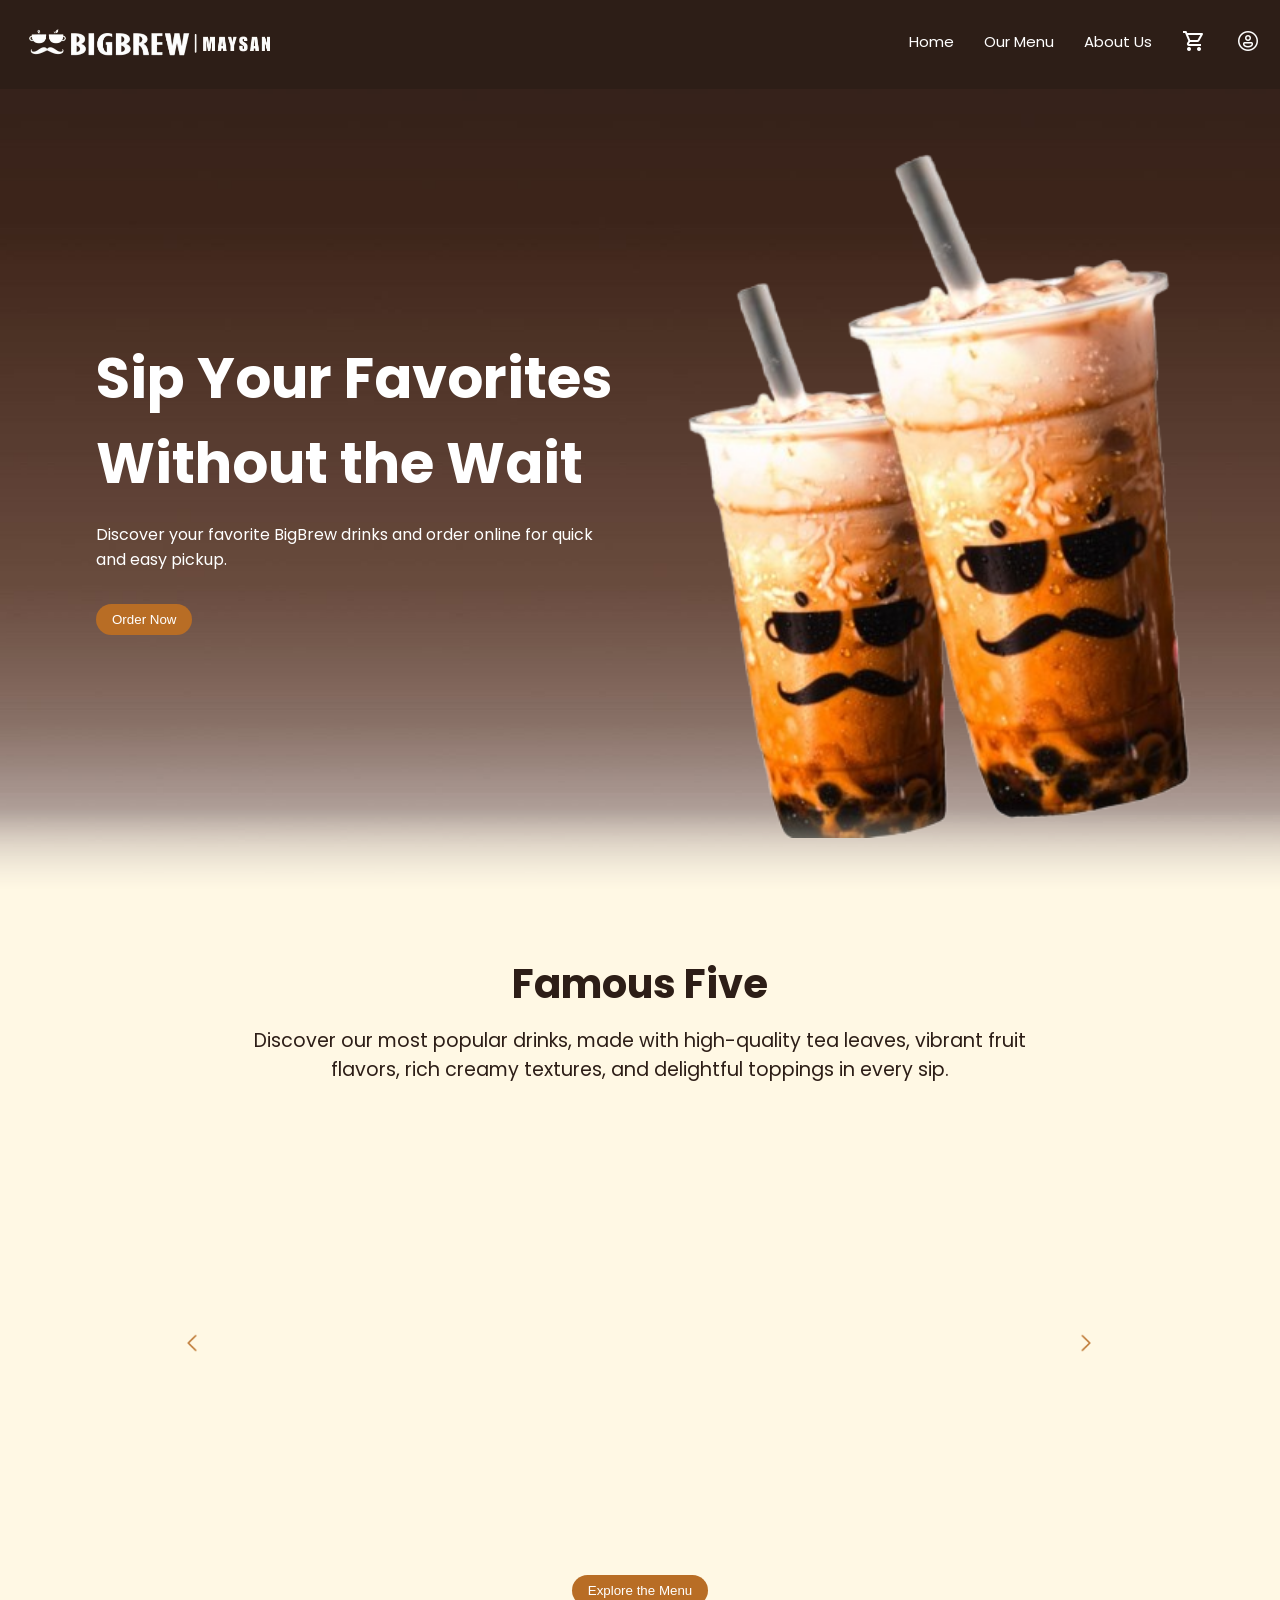
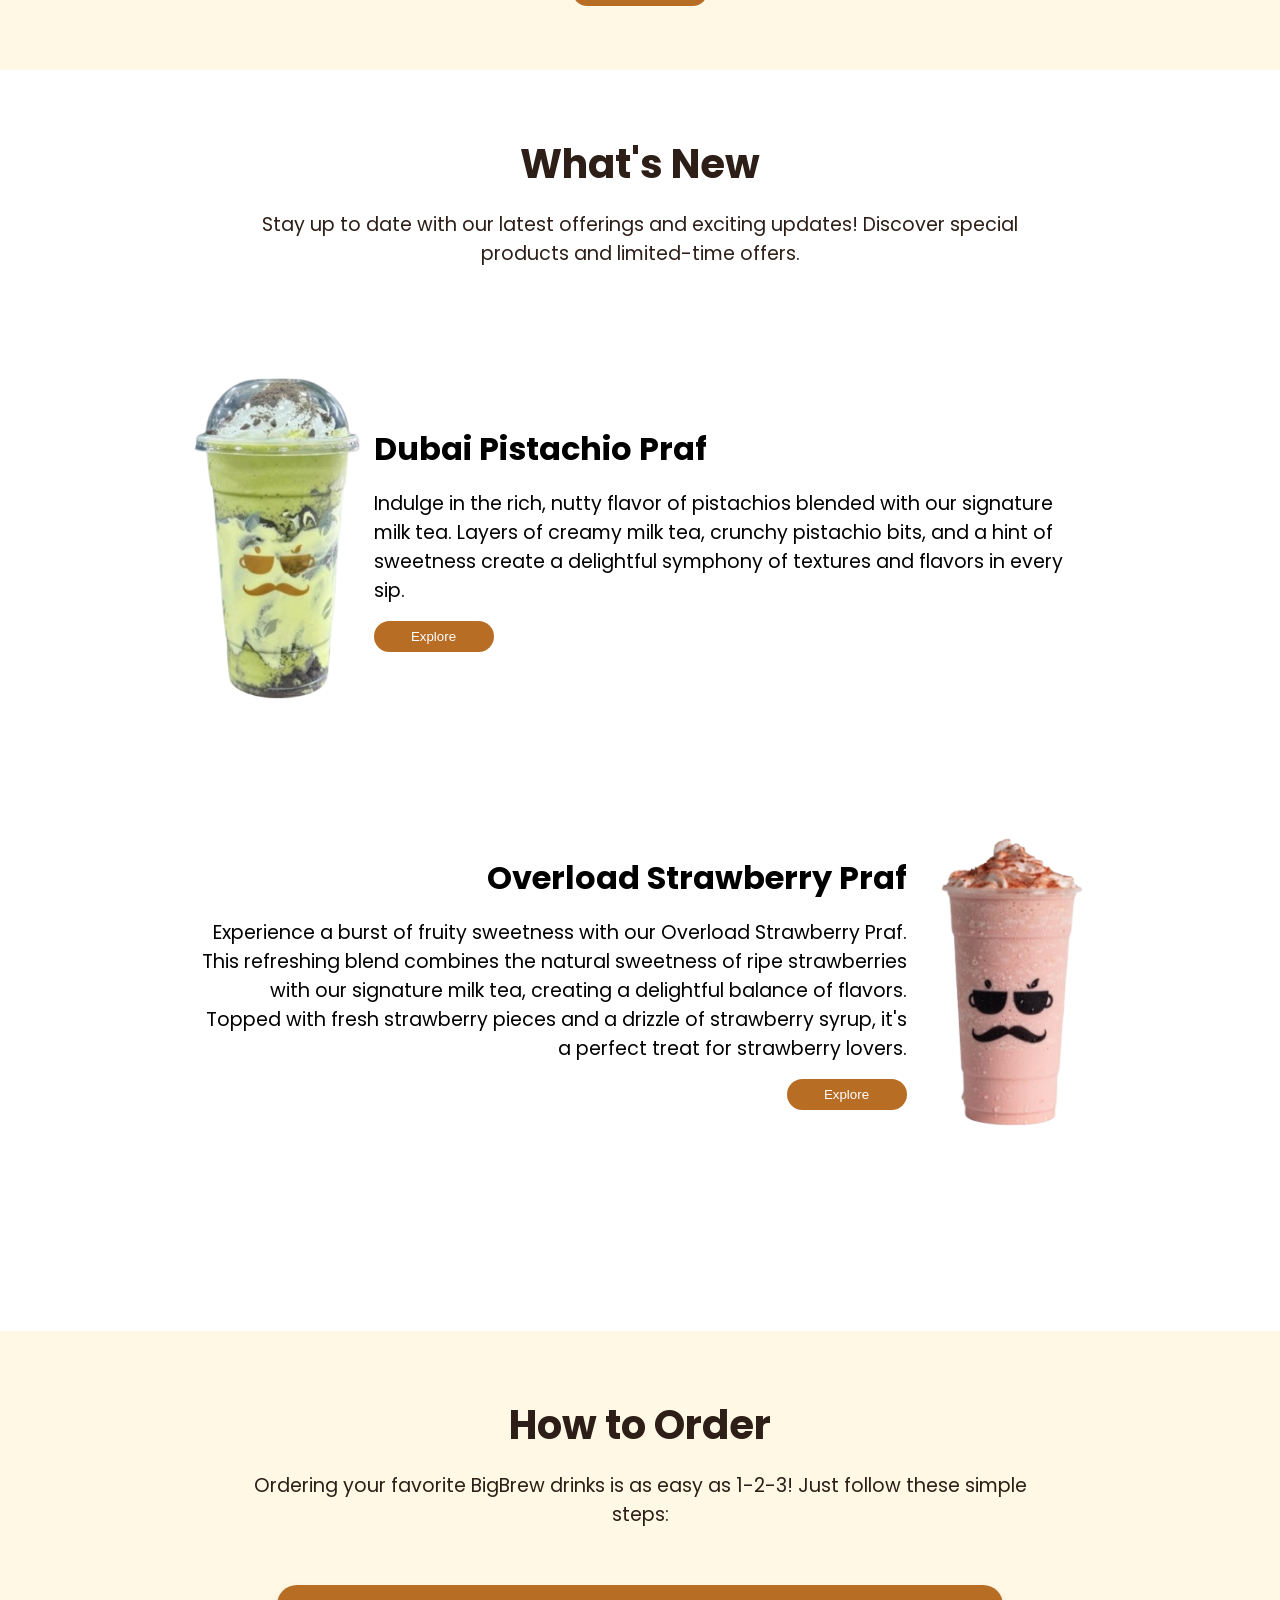
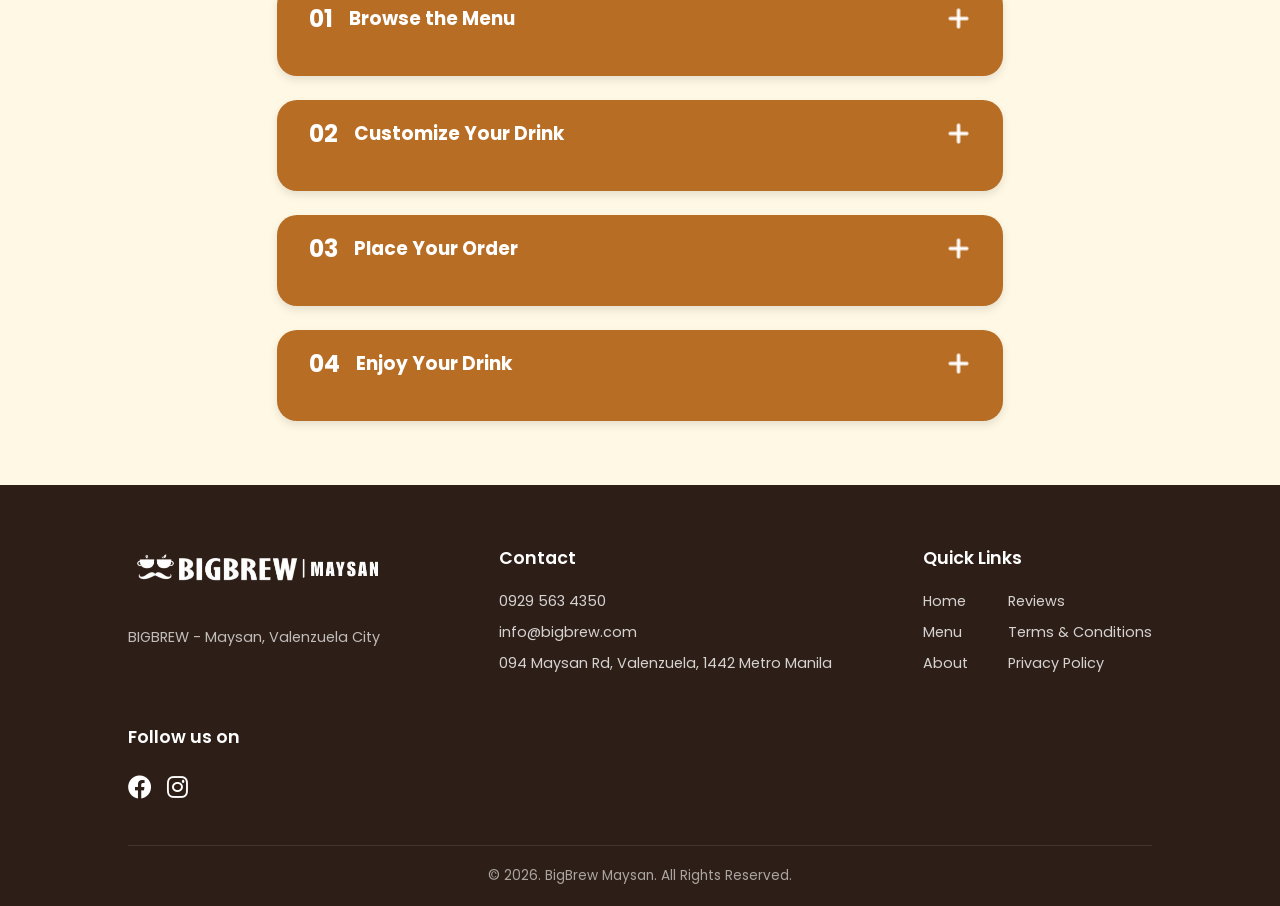
==== commit 0a541c2e: "home done" ====
--- a/index.html
+++ b/index.html
@@ -67,7 +67,7 @@
       </nav>
     </header>
 
-    <div class="hero1">
+    <div class="hero1" class="hero">
       <div class="hero1-text">
         <h1>Sip Your Favorites Without the Wait</h1>
         <p>
@@ -77,7 +77,7 @@
         <button><a href="menu.html">Order Now</a></button>
       </div>
       <div class="hero1-img">
-        <img src="assets/pictures/2milkteas-1.png" alt="BigBrew Hero Image" />
+        <img src="assets/pictures/index-hero.png" alt="BigBrew Hero Image" />
       </div>
     </div>
 
@@ -181,7 +181,7 @@
                 Indulge in the rich, nutty flavor of pistachios blended with our
                 signature milk tea. Layers of creamy milk tea, crunchy pistachio bits, and a hint of sweetness create a delightful symphony of textures and flavors in every sip.
               </p>
-              <div><button><a href="menu.html">Order Now</a></button></div>
+              <div><button><a href="menu.html">Explore</a></button></div>
           </div>
         </div>
       </div>
@@ -192,7 +192,7 @@
               <p>
                 Experience a burst of fruity sweetness with our Overload Strawberry Praf. This refreshing blend combines the natural sweetness of ripe strawberries with our signature milk tea, creating a delightful balance of flavors. Topped with fresh strawberry pieces and a drizzle of strawberry syrup, it's a perfect treat for strawberry lovers. 
               </p>
-              <div><button><a href="menu.html">Order Now</a></button></div>
+              <div><button><a href="menu.html">Explore</a></button></div>
           </div>
             <img src="assets/pictures/strawberry.png " alt="a new milktea product" />
       </div>
@@ -207,37 +207,82 @@
       <div class="order-steps">
 
         <div class="step">
-          <div class="text">
-            <h1>01</h1>
-            <h3>Browse the Menu</h3>
-          </div>
-          <img src="assets/icons/icons8-add-24.png" alt="" />
-        </div>
-
-          
+          <div class="step-inner">
+              <!-- CLOSE -->
+              <div class="step-close">
+               <div class="text">
+                <h1>01</h1>
+                <h3>Browse the Menu</h3>
+               </div>
+            
+                <img class="toggle-btn" src="assets/icons/icons8-add-24.png" alt="" />
+              </div>  
+              <!-- OPEN -->
+              <div class="step-open">
+                <p>
+                  Explore our menu and discover your new favorite drink. From classic milk teas to fruity blends, we have something for everyone.
+                </p>
+              </div>
+          </div>
+        </div>
+        
         <div class="step">
-          <div class="text">
-            <h1>02</h1>
-            <h3>Customize Your Drink</h3>
-          </div>
-          <img src="assets/icons/icons8-add-24.png" alt="" />
-        </div>
-
+          <div class="step-inner">
+              <!-- CLOSE -->
+              <div class="step-close">
+               <div class="text">
+                <h1>02</h1>
+                <h3>Customize Your Drink</h3>
+               </div>
+            
+                <img class="toggle-btn" src="assets/icons/icons8-add-24.png" alt="" />
+              </div>  
+              <!-- OPEN -->
+              <div class="step-open">
+                <p>
+                  Customize your drink to your liking. Choose from a variety of flavors, milk options, and add-ons to create your perfect cup.
+                </p>
+              </div>
+          </div>
+        </div>
         <div class="step">
-          <div class="text">
-            <h1>03</h1>
-            <h3>Place Your Order</h3>
-          </div>
-          <img src="assets/icons/icons8-add-24.png" alt="" />
-        </div>
-        <div class="step">
-          <div class="text">
-            <h1>04</h1>
-            <h3>Enjoy Your Drink</h3>
-          </div>
-          <img src="assets/icons/icons8-add-24.png" alt="" />
-        </div>
-      </div>
+          <div class="step-inner">
+              <!-- CLOSE -->
+              <div class="step-close">
+               <div class="text">
+                <h1>03</h1>
+                <h3>Place Your Order</h3>
+               </div>
+            
+                <img class="toggle-btn" src="assets/icons/icons8-add-24.png" alt="" />
+              </div>  
+              <!-- OPEN --> 
+              <div class="step-open">
+                <p>
+                  Place your order online for quick and easy pickup. No more waiting in line – just grab your drink and go!
+                </p>
+              </div>
+          </div>
+        </div>
+          <div class="step">
+            <div class="step-inner">
+                <!-- CLOSE -->
+                <div class="step-close">
+                 <div class="text">
+                  <h1>04</h1>
+                  <h3>Enjoy Your Drink</h3>
+                 </div>
+              
+                  <img class="toggle-btn" src="assets/icons/icons8-add-24.png" alt="" /> 
+                </div> 
+                <!-- OPEN -->
+                <div class="step-open">
+                  <p>
+                    Savor every sip of your delicious BigBrew drink. Whether you're enjoying it on the go or taking a moment to relax, we hope it brings a smile to your face.
+                  </p>
+                </div>
+            </div>
+            
     </section>
 
     <script src="global.js"></script>
@@ -298,7 +343,6 @@
       <p>&copy; 2026. BigBrew Maysan. All Rights Reserved.</p>
     </div>
   </footer>
-  <script src="order.js"></script>
-  <!-- TO BE EDITED -->
-     <script src="global.js"></script>
+  <script src="main.js"></script>
+  <script src="global.js"></script>
 </html>
--- a/global.css
+++ b/global.css
@@ -14,13 +14,14 @@
 }
 body {
     margin-top: 80px;
-    background-color: var(--dark-color);
     color: white;
     font-family: 'Poppins', sans-serif;
 }
 
 /* navbar */
+
 .navbar {
+
     display: flex;
     justify-content: space-between;
     align-items: center;
@@ -49,7 +50,7 @@
     gap: 10px;
 }
 .nav-links li a {
-    color: var(--light-color);
+    color: white;
     text-decoration: none;
     font-size: 15px;
     font-family: 'Poppins', sans-serif;
--- a/main.css
+++ b/main.css
@@ -15,13 +15,30 @@
     min-height: 90vh;
     color: white;
     padding: 0 5%;
-
     background-image: url('assets/pictures/gradient11.jpg');
     background-size: cover;
+
+    -webkit-mask-image: linear-gradient(
+        to bottom,
+        black 0%,
+        black 40%,
+        black 90%,
+        transparent 100%
+    );
+
+    mask-image: linear-gradient(
+        to bottom,
+        black 0%,
+        black 40%,
+        black 90%,
+        transparent 100%
+    );
+
 }
 .hero1 img {
-    width: 610px;
+    width: 550px;
     height: auto;
+    margin-top: 1.5rem;
 }
 .hero1-text {
     max-width: 520px;
@@ -35,10 +52,21 @@
 .hero1-text p {
     margin-bottom: 2rem;
 }
-
-
-.best-seller {
+.hero1 button {
+    background-color: var(--pop-color);
+    padding: 0.5rem 1rem;
+    border-radius: 20px;
+    cursor: pointer;
+    border: none;
+}
+.hero1 button a {
+    text-decoration: none;
+    color: white;
+}
+
+.best-seller, .how-to-order{
     padding: 5%;
+    background-color: var(--light-color);
 }
 .best-seller h2 {
     text-align: center;
@@ -139,37 +167,6 @@
     cursor: pointer;
 }
 
-/* .product-card {
-    width: 25%;
-    min-height: 250px;
-    background-color: white;
-    border-radius: 90px 90px 0 0; top-left, top-right, bottom-right, bottom-left
-    box-shadow: 0 4px 8px rgba(0, 0, 0, 0.1);
-    padding: 1rem;
-    text-align: center;
-    transition: transform 0.3s ease;
-
-    display: flex;
-    flex-direction: column;
-    align-items: center;
-     justify-content: center;
-     position: relative;
-}
-.product-card img {
-    width: 40%;
-    border-radius: 90px 90px 0 0; 
-}
-.product-card .flip-btn {
-   position: absolute;
-    top: 25px;
-    right: 35px; 
-    cursor: pointer;
-}
-.product-card h3 {
-    margin: 1rem 0 0.5rem;
-    border: red solid 1px;
-    width: 70%;
-} */
 @media (max-width: 700px) {
     .hero1 {
         flex-direction: column;
@@ -231,12 +228,68 @@
 .order-steps {
     width: 70%;
 }
-.step .text {
-    display: flex;
-    align-items: center;
+.step {
+    background-color: var(--pop-color);
+    margin: 0 5%;
+    border-radius: 20px;
+    box-shadow: 0 4px 8px rgba(0, 0, 0, 0.1);
+}
+.step-close {
+    display: flex;
+    justify-content: space-between;
+    /* border: red solid 1px; */
+    align-items: center;
+    padding-right: 2rem;
+    margin: 1.5rem 0 ;
+}
+.step-close .text {
+    display: flex;
+    justify-content: center;
     gap: 1rem;
-}
-.step{
+    padding: 1rem 2rem;
+    align-items: center;
+    color: white;
+}
+.step-close img {
+    width: 25px;
+    height: 25px;
+    cursor: pointer;
+}
+.step-open {
+    max-height: 0;
+    overflow: hidden;
+    transition: max-height 0.3s ease;
+
+    background-color: white;
+    border-radius: 0 0 20px 20px;
+}
+.step-open p {
+    text-align: left;
+    padding: 2rem 2rem;
+}
+.step.active .step-open {
+    max-height: 200px; /* adjust depende sa content */
+}
+.toggle-btn {
+    width: 25px;
+    height: 25px;
+    cursor: pointer;
+
+    transition: transform 0.3s ease;
+}
+.step.active .toggle-btn {
+    transform: rotate(135deg);
+}
+/* .step-inner {
+    display: flex;
+    align-items: center;
+    gap: 1rem;
+    border: rgb(255, 0, 179) solid 1px;
+} */
+/* .text img {
+    justify-content: flex-end;
+} */
+/* .step{
     display: flex;
     justify-content: space-between;
     align-items: center;
@@ -246,14 +299,8 @@
     padding: 1.5rem;
     border-radius: 20px;
     color: white;
-}
-.step h1,
-.step h3 {
-    margin: 0;
-}
-.step img {
-    width: 25px;
-}
+    border: red solid 1px;
+} */
 
 /* specials section */
 .specials {
@@ -328,11 +375,11 @@
 /* buttons */
 .box-text1 button,
 .box-text2 button {
-    background-color: var(--pop-color);
-    border-radius: 20px;
     padding: 0.5rem;
     width: 120px;
     border: none;
+    background-color: var(--pop-color);
+    border-radius: 20px;
 }
 
 /* button container */
@@ -353,6 +400,7 @@
 .box-text2 a {
     text-decoration: none;
     color: white;
+    
 }
 
 /* image */
@@ -377,4 +425,181 @@
 .box2:hover .box-text2 {
     color: white;
 }
-/* end of home page */+/* end of home page */
+
+/*-------------------------------ABOUT PAGEEE-----------------------*/
+
+/* hero section */
+.about-hero-wrapper {
+    background-color: var(--light-color);
+    position: relative;
+    overflow: hidden;
+}
+.about-hero {
+    display: flex;
+    align-items: center;
+    padding: 80px 10% 120px 10%;
+    gap: 40px;
+    background-color:var(--light-color);
+}
+.about-text {
+    flex:1;
+}
+.about-text h1 {
+    font-size: 3.5rem;
+    margin-bottom: 20px;
+    color: var(--dark-color);
+}
+.about-img {
+    flex: 1;
+}
+.about-img img {
+    width: 100%;
+    max-width: 500px;
+    height: auto;
+}
+/* INTRO */
+.about-intro {
+    text-align: center;
+    padding: 60px 20%;
+    background-color: var(--dark-color);
+}
+.about-intro p {
+    color: var(--light-color);
+    line-height: 1.8;
+    max-width: 800px;
+    margin: 0 auto;
+}
+.splash-img {
+    width: 60px;
+    height: auto;
+    margin-bottom:25px;
+}
+.our-story-bg {
+    background-color: var(--dark-color);
+    color:white;
+    padding: 120px 10%;
+    margin-top: -60px;
+}
+.our-story {
+    display: flex;
+    align-items: center;
+    gap: 80px;
+}
+.story-content h2 {
+    font-size: 2.5rem;
+    margin-bottom: 20px;
+}
+.story-content {
+    flex: 1
+}
+
+.story-img img {
+    width: 100%;
+    max-width: 550px;
+    border-radius: 40px;
+    box-shadow: 0 15px 40px rgba(0,0,0,0.5);
+}
+/* --- VALUES --- */
+.values-section {
+    padding: 100px 10%;
+    text-align: center;
+    background-color: var(--light-color);
+}
+
+.values-grid {
+    display: flex;
+    gap: 30px;
+    margin-top: 50px;
+}
+
+.value-card {
+    background: white;
+    padding: 40px 20px;
+    border-radius: 20px;
+    flex: 1;
+    box-shadow: 0 5px 15px rgba(0,0,0,0.05);
+}
+
+.value-img {
+    width: 50px;
+    margin-bottom: 15px;
+}
+
+/* --- VISIT US & MAP CURVE --- */
+.visit-section {
+    padding: 100px 10%;
+    background-color: var(--light-color);
+}
+
+.visit-card {
+    display: flex;
+    background: var(--dark-color);
+    border-radius: 40px;
+    overflow: hidden;
+    color: white;
+    min-height: 500px;
+}
+
+.visit-info {
+    flex: 1;
+    padding: 60px;
+    background: var(--dark-color);
+   
+    clip-path: polygon(0 0, 100% 0, 85% 100%, 0% 100%);
+    z-index: 2;
+}
+
+.info-item {
+    margin-bottom: 25px;
+}
+
+.info-item strong {
+    color: #d4a373;
+    display: block;
+    margin-bottom: 5px;
+}
+
+.visit-map {
+    flex: 1.5;
+    margin-left: -10%; 
+}
+
+.visit-map iframe {
+    width: 100%;
+    height: 100%;
+    border: none;
+}
+
+@media(max-width: 700px) {
+    .about-hero {
+        flex-direction: column;
+        text-align: center;
+    }
+    .about-img img {
+        max-width: 100%;
+    }
+    .our-story {
+        flex-direction: column;
+        text-align: center;
+    }
+    .story-img img {
+        max-width: 100%;
+    }
+    .values-grid {
+        flex-direction: column;
+    }
+    .visit-card {
+        flex-direction: column;
+    }
+    .visit-info {
+        clip-path: none;
+        padding: 40px 20px;
+    }
+    .visit-map {
+        margin-left: 0;
+        height: 300px;
+    }
+}
+
+/* ---------------------END OF ABOUT PAGE --------------------- */
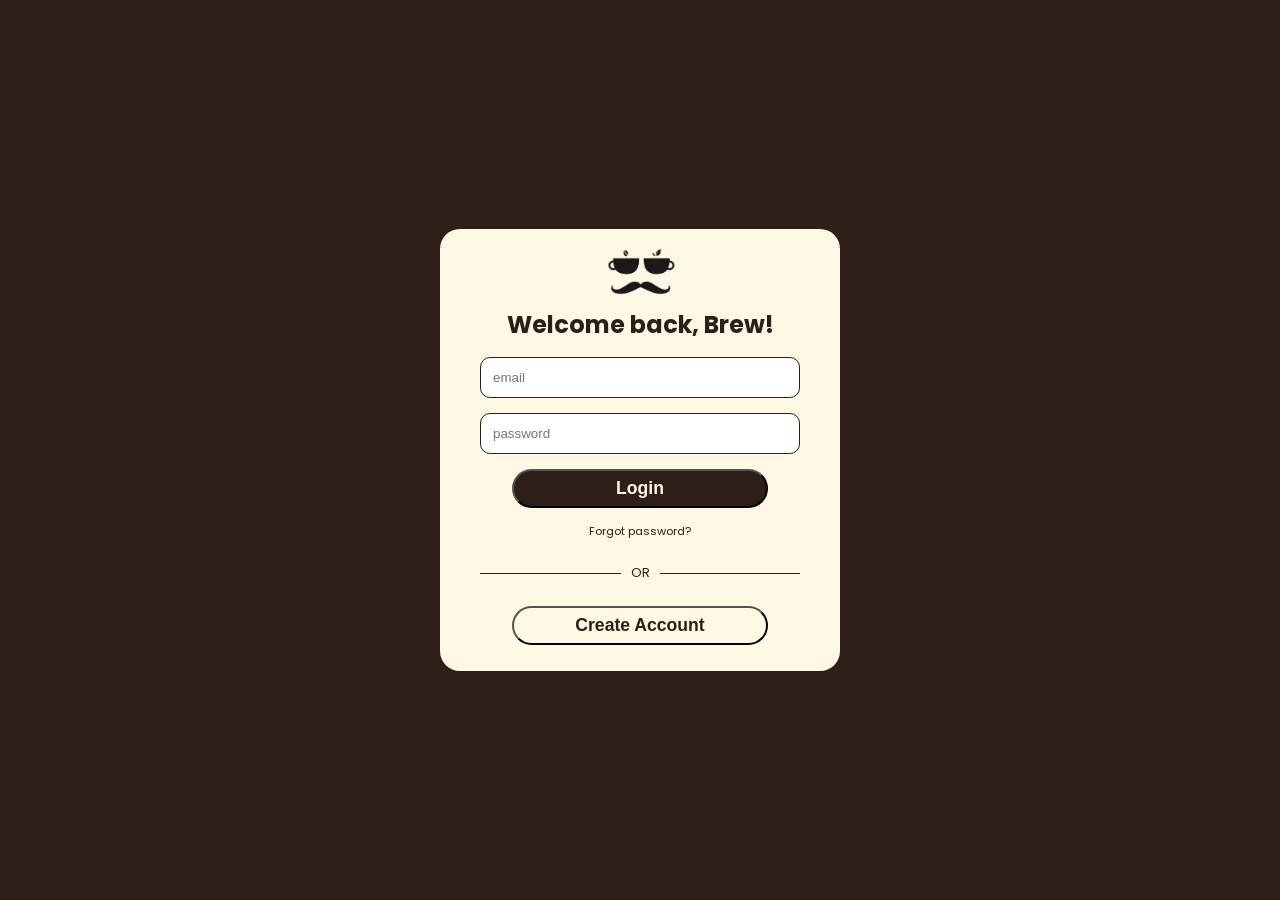
==== commit e263cd43: "css update" ====
--- a/index.html
+++ b/index.html
@@ -15,7 +15,8 @@
     />
     <meta name="author" content="Allyana Flores, Karen Ortiz" />
     <title>BigBrew - Maysan</title>
-    <link rel="stylesheet" href="global.css" />
+    <link rel="stylesheet" href="css/global.css" />
+    <link rel="stylesheet" href="css/main.css" />
     <link
       rel="shortcut icon"
       href="assets/logo/logo-black.png"
@@ -31,7 +32,7 @@
     />
     <!-- END GLOBAL METADATA -->
 
-    <link rel="stylesheet" href="main.css" />
+    
   </head>
   <body>
     <header>
--- a/css/global.css
+++ b/css/global.css
@@ -0,0 +1,219 @@
+:root {
+ --dark-color: #2D1E17;
+ --light-color: #FFF8E4;
+ --pop-color: #B86D25;
+ /* we also use black and white */
+}
+* {
+    margin: 0;
+    padding: 0;
+    box-sizing: border-box;
+}
+html {
+  scroll-behavior: smooth;
+}
+body {
+    margin-top: 75px;
+    color: white;
+    font-family: 'Poppins', sans-serif;
+}
+
+/* navbar */
+
+.navbar {
+
+    display: flex;
+    justify-content: space-between;
+    align-items: center;
+    padding: 10px 20px;
+    position: fixed;
+    top: 0;
+    left: 0;
+    width: 100%;
+    background-color: var(--dark-color);
+    z-index: 1000;
+}
+.navlogo img{
+    width: 280px;
+    height: auto;
+    margin-top: 10px;
+}
+.navbar ul{
+    display: flex;
+}
+.navbar li {
+    padding-left: 30px;
+    list-style: none;
+}
+.nav-links {
+    display: flex;
+    gap: 10px;
+}
+.nav-links li a {
+    color: white;
+    text-decoration: none;
+    font-size: 15px;
+    font-family: 'Poppins', sans-serif;
+    transition: 0.5s;
+}
+nav a:hover {
+  text-decoration: underline;
+  text-decoration-color: var(--pop-color);
+}
+.hamburger {
+    display: none;
+    flex-direction: column;
+    gap: 5px;
+    cursor: pointer;
+}
+.hamburger span{
+    width: 28px;
+    height: 3px;
+    background-color: white;
+    border-radius: 3px;
+}
+@media (max-width: 700px) {
+    .hamburger {
+        display: flex;
+    }
+    .nav-links {
+        position: absolute;
+        top: 100%;
+        left: 0;
+        right: 0;
+        flex-direction: row;
+        background-color: var(--dark-color);
+        padding: 15px 0;
+        gap: 20px;
+        display: none;
+    }
+    .nav-links.active {
+        display: flex;
+    }
+}
+
+
+
+
+/* FOOTER */
+.main-footer {
+  background-color:var(--dark-color);
+  padding: 60px 10% 20px 10%;
+  font-family: 'Poppins', sans-serif;
+}
+
+.footer-container {
+  display: flex;
+  justify-content: space-between;
+  flex-wrap: wrap;
+  gap: 40px;
+  margin-bottom: 40px;
+}
+.footer-logo img {
+    width:280px;
+    height:auto;
+    margin-bottom:15px;
+    margin-left: 0;
+}
+
+.footer-logo {
+  display: flex;
+  align-items: center;
+  gap: 10px;
+  margin-bottom: 0;
+}
+
+.footer-brand h2 {
+  font-weight: 800;
+  letter-spacing: 1px;
+  margin: 0;
+}
+
+.footer-brand p {
+  font-size: 0.9rem;
+  opacity: 0.7;
+}
+
+.footer-column {
+    color: white;
+}
+.footer-brand p {
+    color: white;
+}
+.footer-column h3 {
+  font-size: 1.1rem;
+  margin-bottom: 20px;
+  font-weight: 600;
+}
+
+.footer-column ul {
+  list-style: none;
+  padding: 0;
+  margin: 0;
+}
+
+.footer-column ul li {
+  margin-bottom: 10px;
+  font-size: 0.9rem;
+  opacity: 0.8;
+}
+.footer-column ul li a:hover {
+  color: #B86D25;
+  text-decoration: underline;
+  transition: 0.3s;
+  
+}
+.footer-column a {
+  color: white;
+  text-decoration: none;
+  transition: 0.3s;
+}
+
+.footer-column a:hover {
+  opacity: 1;
+  color: #f4ecde;
+}
+
+
+.links-grid {
+  display: flex;
+  gap: 40px;
+}
+
+
+.social-icons {
+  display: flex;
+  gap: 15px;
+  font-size: 1.5rem;
+}
+
+.social-icons a:hover {
+  color:#B86D25;
+  transition: 0.3s;
+}
+/* Bottom Bar */
+.footer-bottom {
+  border-top: 1px solid rgba(255, 255, 255, 0.1);
+  padding-top: 20px;
+  text-align: center;
+}
+
+.footer-bottom p {
+  font-size: 0.85rem;
+  opacity: 0.6;
+  color: white;
+}
+
+
+@media (max-width: 768px) {
+  .footer-container {
+    flex-direction: column;
+    text-align: center;
+  }
+  
+  .footer-brand .footer-logo, 
+  .links-grid, 
+  .social-icons {
+    justify-content: center;
+  }
+}
--- a/css/main.css
+++ b/css/main.css
@@ -0,0 +1,1099 @@
+/* for home, about, account, review pages */
+* {
+    box-sizing: border-box;
+}
+html, body {
+    overflow-x: hidden;
+}
+body {
+    background-color: var(--light-color);
+    color: var(--dark-color);
+}
+
+/* for home page */
+
+.hero1 {
+    display: flex;
+    justify-content: space-between;
+    align-items: center;
+    min-height: 90vh;
+    color: white;
+    padding: 0 1rem;
+    /* background-color: var(--dark-color); */
+    background-image: url('..assets/pictures/gradient11.jpg');
+    background-size: cover;
+
+    -webkit-mask-image: linear-gradient(
+        to bottom,
+        black 0%,
+        black 40%,
+        black 90%,
+        transparent 100%
+    );
+
+    mask-image: linear-gradient(
+        to bottom,
+        black 0%,
+        black 40%,
+        black 90%,
+        transparent 100%
+    );
+
+}
+.hero1 img {
+    width: 550px;
+    height: auto;
+    margin-top: 1.5rem;
+}
+.hero1-text {
+    max-width: 520px;
+    margin-left: 2rem;
+    justify-items: center;
+}  
+.hero1-text h1 {
+    font-size: 3.5rem;
+    margin-bottom: 1rem;
+} 
+.hero1-text p {
+    margin-bottom: 2rem;
+}
+.hero1 button {
+    background-color: var(--pop-color);
+    padding: 0.5rem 1rem;
+    border-radius: 20px;
+    cursor: pointer;
+    border: none;
+}
+.hero1 button a {
+    text-decoration: none;
+    color: white;
+}
+
+.best-seller, .how-to-order{
+    padding: 5%;
+    background-color: var(--light-color);
+}
+.best-seller h2 {
+    text-align: center;
+    font-size: 2.5rem;
+}
+.best-seller p {
+    text-align: center;
+    font-size: 1.2rem;
+    margin-bottom: 3rem;
+    padding: 1% 15%;
+}
+/* .product-list {
+    display: flex;
+    justify-content: space-between;
+    align-items: center;
+    gap: 5%;
+} */
+ .products {
+    display: flex;
+    justify-content: center;
+    align-items: stretch;
+    gap: 30px;
+    flex-wrap: wrap;
+    padding: 40px;
+}
+/* wait */
+.arrow img {
+    width: 90%;
+    height: auto;
+    cursor: pointer;
+    /* border: red solid 1px; */
+}
+.arrow {
+    display: flex;
+    align-items: center;
+}
+/* wait */
+/* CARD SYSTEM */
+.card {
+    width: 20%;
+    min-width: 250px; /* Prevents cards from getting too skinny */
+    min-height: 250px;
+}
+
+.card-inner {
+    position: relative;
+    width: 100%;
+    height: 320px; /* Increased height to accommodate larger images */
+    transition: transform 0.6s;
+    transform-style: preserve-3d;
+}
+
+.card.flip .card-inner {
+    transform: rotateY(180deg);
+}
+
+.card-front,
+.card-back {
+    position: absolute;
+    width: 100%;
+    height: 100%;
+    border-radius: 90px 90px 20px 20px; 
+    background: white;
+    backface-visibility: hidden;
+    display: flex;
+    flex-direction: column;
+    align-items: center;
+    justify-content: center;
+    box-shadow: 0 4px 10px rgba(0,0,0,0.1);
+}
+.card-front img {
+    width: 85%;           /* Increased width to fill card */
+    max-height: 210px;    /* Increased max height */
+    height: auto;
+    object-fit: contain;
+    margin-top: -20px;    /* Pulls image up into the rounded area */
+    margin-bottom: 10px;  /* Tight gap to the text */
+}
+
+.card-back {
+    background: #4a2c1f;
+    color: white;
+    transform: rotateY(180deg);
+    padding: 20px;
+    text-align: center;
+}
+.card-back p {
+    font-size: 0.9rem;
+}
+
+/* BUTTONS */
+
+.flip-btn {
+    position: absolute;
+    top: 30px;
+    right: 50px;
+    border: none;
+    border-radius: 50%;
+    width: 30px;
+    height: 30px;
+    cursor: pointer;
+}
+
+@media (max-width: 700px) {
+    .hero1 {
+        flex-direction: column;
+        text-align: center;
+    }
+    .hero1 img {
+        width: 100%;
+        max-width: 400px;
+        margin-bottom: 2rem;
+    }
+    .hero1-text {
+        margin-left: 0;
+    }
+    .product-list {
+        flex-direction: column;
+    }
+    .product-card {
+        width: 80%;
+        margin-bottom: 2rem;
+    }
+    .arrow {
+        display: none;
+    }
+}
+.explore-btn a {
+    text-decoration: none;
+    color: white;
+}
+.explore-btn {
+    display: flex;
+    justify-content: center;
+    margin-top: 2rem;
+}
+.explore-btn button{
+    background-color: var(--pop-color);
+    padding: 0.5rem 1rem;
+    border-radius: 20px;
+    cursor: pointer;
+    border: none;
+}
+
+
+.how-to-order {
+    padding: 5%;
+    display: flex;
+    flex-direction: column;
+    align-items: center;
+}
+.how-to-order p {
+    text-align: center;
+    font-size: 1.2rem;
+    margin-bottom: 2rem;
+    padding: 0 15%;
+}
+.how-to-order h2 {
+    font-size: 2.5rem;
+    margin-bottom: 1rem;
+}
+.order-steps {
+    width: 70%;
+}
+.step {
+    background-color: var(--pop-color);
+    margin: 0 5%;
+    border-radius: 20px;
+    box-shadow: 0 4px 8px rgba(0, 0, 0, 0.1);
+}
+.step-close {
+    display: flex;
+    justify-content: space-between;
+    /* border: red solid 1px; */
+    align-items: center;
+    padding-right: 2rem;
+    margin: 1.5rem 0 ;
+}
+.step-close .text {
+    display: flex;
+    justify-content: center;
+    gap: 1rem;
+    padding: 1rem 2rem;
+    align-items: center;
+    color: white;
+}
+.step-close img {
+    width: 25px;
+    height: 25px;
+    cursor: pointer;
+}
+.step-open {
+    max-height: 0;
+    overflow: hidden;
+    transition: max-height 0.3s ease;
+
+    background-color: white;
+    border-radius: 0 0 20px 20px;
+}
+.step-open p {
+    text-align: left;
+    padding: 2rem 2rem;
+}
+.step.active .step-open {
+    max-height: 200px; /* adjust depende sa content */
+}
+.toggle-btn {
+    width: 25px;
+    height: 25px;
+    cursor: pointer;
+
+    transition: transform 0.3s ease;
+}
+.step.active .toggle-btn {
+    transform: rotate(135deg);
+}
+/* .step-inner {
+    display: flex;
+    align-items: center;
+    gap: 1rem;
+    border: rgb(255, 0, 179) solid 1px;
+} */
+/* .text img {
+    justify-content: flex-end;
+} */
+/* .step{
+    display: flex;
+    justify-content: space-between;
+    align-items: center;
+
+    margin-top: 1rem;
+    background-color: var(--pop-color);
+    padding: 1.5rem;
+    border-radius: 20px;
+    color: white;
+    border: red solid 1px;
+} */
+
+/* specials section */
+.specials {
+    padding: 5%;
+    display: flex;
+    flex-direction: column;
+    align-items: center;
+    background-color: white;
+}
+.specials h2 {
+    font-size: 2.5rem;
+    margin-bottom: 1rem;
+}
+.specials p {
+    text-align: center;
+    font-size: 1.2rem;
+    padding: 0 15%;
+}
+.special-list {
+    /* border: red solid 1px; */
+    width: 100%;
+    padding: 0 5%;
+}
+.special-card {
+    position: relative;
+    width: 100%;
+    height: auto;
+    display: flex;
+    justify-content: center;
+    margin-top: 7rem;
+    margin-bottom: 7rem;
+}
+
+.box1, .box2 {
+    width: 95%;
+    height: 100%;
+    border-radius: 20px;
+    display: flex;
+    justify-content: center;
+    align-items: center;
+    padding: 2.5rem;
+    transition: all 0.4s ease;
+}
+
+.box-text1, .box-text2 {
+    color: black;
+    max-width: 100%;
+    padding: 5px;
+}
+
+.box-text1 h3,
+.box-text2 h3 {
+    font-size: 2rem;
+    margin-bottom: 1rem;
+}
+
+.box-text1 p {
+    text-align: left;
+}
+.box-text1 p, .box-text2 p {
+    padding: 0;
+}
+.box-text2 p,
+.box-text2 h3 {
+    text-align: right;
+}
+
+.box-text1 button,
+.box-text2 button {
+    padding: 0.5rem;
+    width: 120px;
+    border: none;
+    background-color: var(--pop-color);
+    border-radius: 20px;
+}
+
+.box-text1 div {
+    display: flex;
+    justify-content: flex-start;
+    margin-top: 1rem;
+}
+
+.box-text2 div {
+    display: flex;
+    justify-content: flex-end;
+    margin-top: 1rem;
+}
+
+.box-text1 a,
+.box-text2 a {
+    text-decoration: none;
+    color: white;
+    
+}
+
+.special-card img {
+    max-width: 20%;
+    height: auto;
+    border-radius: 20px;
+    margin-top: -15%;
+    margin-bottom: -15%;
+}
+
+.box1:hover {
+    background-color: #7A7D24;
+}
+
+.box2:hover {
+    background-color: #F7BFBF;
+}
+
+/* text color change on hover */
+.box2:hover .box-text2 {
+    color: white;
+}
+/* end of home page */
+
+/* ============= ACCOUNT PAGE ============= */
+.account-hero header{
+    background-color: var(--dark-color);
+    color: var(--light-color);
+    text-align: center;
+    padding: 2rem;
+    border-radius: 0 0 100% 100%;
+}
+.account-content {
+    display: flex;
+    justify-content: center;
+    align-items: flex-start;
+    gap: 40px;
+    padding: 5%;
+}
+.account-container1, .account-container2 {
+    background-color: white;
+    padding: 2rem;
+    border-radius: 20px;
+    box-shadow: 0 4px 8px rgba(0,0,0,0.2);
+    width: 400px;
+}
+.account-container1 {
+    width: 30%;
+}
+.account-container2 {
+    width: 70%;
+    overflow-y: auto;
+}
+.account-container2 h2 {
+    padding-bottom: 10px;
+}
+.orderbox {
+    border: solid 1px rgba(0, 0, 0, 0.1);
+    box-shadow: 0 4px 10px rgba(0,0,0,0.03);
+    border-radius: 20px;
+    margin-bottom: 25px;
+    padding: 2rem;
+    justify-content: center;
+}
+.order-box-header {
+    margin: 0 0 10px 0;
+}
+.order-box-header, .OB-header1, .OB-header2 {
+    display: flex;
+    justify-content: space-between;
+    align-items: center;
+    gap: 1rem;
+}
+.fa-clock, .OB-header2, hr {
+    color: rgba(0, 0, 0, 0.4);
+}
+.OB-header1 div {
+    background-color: #FEF9C2 ;
+    color: #A84B00;
+    padding: 3px 10px;
+    border-radius: 50px;
+}
+.order-box-body ul{
+    list-style: none;
+    padding: 0;
+    margin: 0;
+    color: rgba(0, 0, 0, 0.5);
+}
+.orderbox hr{
+  height: 1px;
+  width: 100%;
+}
+.hr {
+    display: flex;
+    justify-content: center;
+    margin: 15px 0;
+    width: 100%;
+}
+.hr hr {
+    border: 1px rgba(0, 0, 0, 0.1) solid;
+}
+.order-total {
+    display: flex;
+    justify-content: space-between;
+    align-items: center;
+    margin-top: 15px;
+}
+.order-total h4 {
+    margin: 0;
+    color: var(--pop-color);
+}
+
+.acc-info-header {
+    display: flex;
+    justify-content: flex-start;
+    align-items: center;
+    margin-bottom: 20px;
+}
+.fa-user {
+    background-color: var(--pop-color);
+    padding: 10px;
+    margin: 0 15px;
+    border-radius: 50%;
+    width: 80px;
+    height: 80px;
+    font-size: 48px;
+    display: flex;
+    justify-content: center;
+    align-items: center;
+    color: white;
+}
+.fa-pen, .acc-info-header p {
+    color: rgba(0, 0, 0, 0.4);
+}
+.acc-info-body {
+    padding: 5px 20px;
+}
+.info-body-list div{
+    margin: 15px 0;
+}
+.fa-envelope, .fa-phone, .fa-calendar {
+    color: var(--pop-color);
+    margin-right: 10px;
+}
+.acc-info-footer {
+    display: flex;
+    justify-content: center;
+    gap: 10px;
+    border-radius: 10px;
+    border: var(--pop-color) solid 1px;
+}
+.acc-info-footer button {
+    padding: 0.5rem 1rem;
+    border: none;
+    border-radius: 10px;
+    cursor: pointer;
+    width: 100%;
+    color: var(--pop-color);
+    padding: 10px;
+    background-color: white;
+}
+.rcpt-overlay {
+    position: fixed;
+    top: 0; left: 0; width: 100%; height: 100%;
+    background: rgba(0, 0, 0, 0.7);
+    display: flex; justify-content: center; align-items: center;
+    z-index: 2000; /* Mas mataas para laging nasa ibabaw */
+}
+
+.rcpt-modal-card {
+    background: #fff;
+    width: 320px;
+    padding: 25px;
+    border-radius: 10px;
+    box-shadow: 0 10px 30px rgba(0,0,0,0.2);
+    position: relative;
+    font-family: 'Courier New', Courier, monospace;
+}
+
+.rcpt-close-x {
+    position: absolute;
+    right: 15px; top: 10px;
+    font-size: 22px; cursor: pointer;
+    color: #888;
+}
+
+.rcpt-title { color: #b36b21; margin: 0; font-size: 1.2rem; text-align: center; }
+.rcpt-subtitle { text-align: center; margin-top: 5px; font-size: 0.8rem; color: #666; }
+
+.rcpt-divider {
+    border-top: 1px dashed #bbb;
+    margin: 15px 0;
+}
+
+.rcpt-row {
+    display: flex;
+    justify-content: space-between;
+    margin: 8px 0;
+    font-size: 0.9rem;
+}
+
+.rcpt-print-btn {
+    width: 100%;
+    padding: 10px;
+    background: #b36b21;
+    color: white;
+    border: none;
+    border-radius: 5px;
+    margin-top: 15px;
+    cursor: pointer;
+}
+@media (max-width: 900px) {
+    .account-content {
+        flex-direction: column;
+        align-items: center;
+    }
+    .account-container1, .account-container2 {
+        width: 100%;
+    }
+}
+/* ===== END of ACCOUNT PAGE =====     */
+
+
+/* =====POPUP WINDOW */
+/* Modal Background */
+.modal-overlay {
+    position: fixed;
+    top: 0; left: 0; width: 100%; height: 100%;
+    background: rgba(0,0,0,0.5);
+    display: flex; justify-content: center; align-items: center;
+    z-index: 1000;
+}
+
+/* Modal Card */
+.profile-modal {
+    background: white;
+    padding: 30px;
+    border-radius: 20px;
+    width: 450px;
+    position: relative;
+}
+
+.input-group {
+    margin-bottom: 15px;
+    text-align: left;
+}
+
+.input-group label {
+    display: block;
+    font-size: 0.85rem;
+    font-weight: 600;
+    margin-bottom: 5px;
+}
+
+.input-group input {
+    width: 100%;
+    padding: 12px;
+    background: #f5f5f5; 
+    border: none;
+    border-radius: 10px;
+    outline: none;
+}
+
+/* Buttons */
+.profile-modal-footer {
+    display: flex;
+    gap: 15px;
+    margin-top: 20px;
+}
+
+.btn-cancel {
+    flex: 1;
+    padding: 12px;
+    background: white;
+    border: 1px solid #ddd;
+    border-radius: 10px;
+    cursor: pointer;
+}
+
+.btn-save {
+    flex: 1;
+    padding: 12px;
+    background: var(--pop-color);
+    color: white;
+    border: none;
+    border-radius: 10px;
+    font-weight: bold;
+    cursor: pointer;
+}
+.close-profile-modal {
+  position: absolute;
+  right: 15px;  
+  top: 10px;
+  font-size: 20px;
+  cursor: pointer;
+}
+
+/*-------------------------------ABOUT PAGE-----------------------*/
+
+/* Hero section */
+.about-hero-wrapper {
+    background-color: var(--light-color);
+    position: relative;
+    padding-bottom: 0;
+    overflow: visible;
+}
+
+.about-hero {
+    display: flex;
+    align-items: center;
+    padding: 80px 10% 120px 10%;
+    gap: 40px;
+    background-color: var(--light-color);
+}
+
+.about-text {
+    flex: 1;
+    z-index: 5;
+}
+
+.about-text h1 {
+    font-size: 3.5rem;
+    margin-bottom: 20px;
+    color: var(--dark-color);
+}
+
+.about-img {
+    flex: 1;
+    z-index: 10;
+    margin-top: -70px;
+
+}
+/*  width: 80%;
+    max-width: 550px; 
+    height: auto;
+    object-fit: contain; */
+.about-img img {
+    width: 1000%;
+    max-width: 900px;
+    height: auto;
+    object-fit: contain;
+    margin-top: -80px;;
+    position: relative;
+    top: 50px; 
+    z-index: 10;
+    transform: rotate(-3deg);
+    filter: drop-shadow(15px 15px 30px rgba(59, 36, 22, 0.15));
+}
+
+.hero-wave {
+    background-color: var(--dark-color); 
+    height: 250px;
+    width: 150%; 
+    position: absolute;
+    bottom: -80px;
+    left: -25%; 
+    border-radius: 50% 50% 0 0 / 100% 100% 0 0;
+    z-index: 2;
+}
+
+/* INTRO & DARK CONTENT */
+.dark-content-area {
+    background-color: var(--dark-color);
+    color: white;
+    padding: 0 10% 100px 10%;
+    margin-top: -2px; 
+}
+
+.about-intro {
+    text-align: center;
+    padding: 60px 20%;
+    background-color: var(--dark-color);
+}
+
+.about-intro p {
+    color: var(--light-color);
+    line-height: 1.8;
+    max-width: 800px;
+    margin: 0 auto;
+}
+
+.intro-glass-icon {
+    width: 60px;
+    height: auto;
+    margin-bottom: 25px;
+}
+
+.our-story-bg {
+    background-color: var(--dark-color);
+    color: white;
+    padding: 80px 0;
+}
+
+.our-story {
+    display: flex;
+    align-items: center;
+    gap: 80px;
+}
+
+.story-content {
+    flex: 1;
+}
+
+.story-content h2 {
+    font-size: 2.5rem;
+    margin-bottom: 20px;
+}
+
+.testimonial-link {
+    color: #d4a373;
+    text-decoration: underline;
+    font-weight: 500;
+}
+
+.story-img {
+    flex: 1;
+}
+
+.story-img img {
+    width: 100%;
+    max-width: 550px;
+    border-radius: 40px;
+    box-shadow: 0 15px 40px rgba(0,0,0,0.5);
+}
+
+/* --- VALUES --- */
+.values-section {
+    padding: 100px 10%;
+    text-align: center;
+    background-color: var(--light-color);
+}
+
+.values-grid {
+    display: flex;
+    gap: 30px;
+    margin-top: 50px;
+}
+
+.value-card {
+    background: white;
+    padding: 40px 20px;
+    border-radius: 20px;
+    flex: 1;
+    box-shadow: 0 5px 15px rgba(0,0,0,0.05);
+    transition: transform 0.3s ease;
+}
+
+.value-card:hover {
+    transform: translateY(-10px);
+}
+
+.value-img {
+    width: 50px;
+    margin-bottom: 15px;
+}
+
+/* --- VISIT US & MAP --- */
+.visit-section {
+    padding: 100px 10%;
+    background-color: var(--light-color);
+}
+
+.visit-card {
+    display: flex;
+    background: var(--dark-color);
+    border-radius: 40px;
+    overflow: hidden;
+    color: white;
+    min-height: 500px;
+}
+
+.visit-info {
+    flex: 1;
+    padding: 60px;
+    background: var(--dark-color);
+    clip-path: polygon(0 0, 100% 0, 85% 100%, 0% 100%);
+    z-index: 2;
+}
+
+.info-item {
+    margin-bottom: 25px;
+}
+
+.info-item strong {
+    color: #d4a373;
+    display: block;
+    margin-bottom: 5px;
+}
+
+.visit-map {
+    flex: 1.5;
+    margin-left: -10%; 
+}
+
+.visit-map iframe {
+    width: 100%;
+    height: 100%;
+    border: none;
+}
+
+/* --- RESPONSIVE --- */
+@media(max-width: 768px) {
+    .about-img img {
+        width: 100%;
+        max-width: 400px;
+        margin-top: 0;
+        top: 20px;
+        transform: rotate(0)
+    }
+    .about-img  {
+        width: 100%;
+        display: flex;
+        justify-content: center;
+    }
+    .hero-wave {
+        height: 150px;
+        bottom: -20px;
+    }
+    .about-hero {
+        flex-direction: column;
+        text-align: center;
+        padding-top: 40px 5% 60px 5%;
+    }
+    .about-text {
+        margin-bottom: 20px;
+    }
+    .about-text h1 {
+        font-size: 2.5rem;
+    }
+
+    .our-story {
+        flex-direction: column;
+        text-align: center;
+        gap: 40px;
+    }
+
+    .values-grid {
+        flex-direction: column;
+    }
+
+    .visit-card {
+        flex-direction: column;
+    }
+
+    .visit-info {
+        clip-path: none;
+        padding: 40px 20px;
+        text-align: center;
+    }
+
+    .visit-map {
+        margin-left: 0;
+        height: 300px;
+    }
+}
+
+/* review page */
+.review-page   {
+    padding: 4rem 8rem;
+    justify-content: center;
+    align-items: center;
+    text-align: center;
+}
+.write-box {
+    justify-items: center;
+    margin-top: 1rem;
+}
+.no-review {
+    padding: 2rem;
+    color: grey;
+    font-style: italic;
+}
+.review-content {
+    margin: 2rem 0;
+    display: grid;
+    grid-template-columns: repeat(auto-fit, minmax(400px, 1fr));
+    gap: 1rem;
+    justify-items: center;
+}
+.write-review {
+    background-color: var(--pop-color);
+    color: white;
+    border-radius: 15px;
+    padding: 2rem;
+    width: 70%;
+    margin: 0 auto;
+}
+.write-review button {
+    margin-top: 2rem;
+    width: 80%;
+    padding: 0.5rem;
+    border-radius: 5px;
+    border: none;
+    color: var(--pop-color);
+    background-color: var(--light-color);
+    cursor: pointer;
+}
+.review-card {
+    background: #fff;
+    padding: 1.5rem 2rem;
+    border-radius: 10px;
+    margin-top: 1rem;
+    box-shadow: 0 2px 5px rgba(0,0,0,0.1);
+    width: 400px;
+}
+.revcard-text {
+    text-align: left;
+    padding: 5px 0;
+}
+.review-card hr {
+    margin-top: 1rem;
+  border: none;
+  height: 0.7px;
+  background-color: #4a2c1f6b;  /* Solid color */
+  border-radius: 5px;         /* Rounded ends */
+}
+.review-card .stars {
+    color: gold;
+    margin-bottom: 5px;
+}
+.review-card p {
+    font-size: 13px;
+}
+.review-card small {
+    color: gray;
+    font-size: 12px;
+}
+/* REVIEW MODAL  */
+
+.modal { /* background overlay */
+    display: none; /* hidden by default */
+    position: fixed;
+    inset: 0;
+    background: rgba(0,0,0,0.5);
+
+    justify-content: center;
+    align-items: center;
+}
+
+/* popup box */
+.modal-content {
+    background: #d0f8d1;
+    padding: 2rem;
+    border-radius: 20px;
+    width: 40%;
+    text-align: center;
+
+    position: relative;
+}
+
+/* close button */
+.close {
+    position: absolute;
+    top: 10px;
+    right: 15px;
+    cursor: pointer;
+    font-size: 20px;
+}
+.star-rating-large {
+    font-size: 2rem;
+    cursor: pointer;
+    display: flex;
+    justify-content: center;
+    gap:5px;
+    color: #ccc; 
+}
+.star-rating-large .star.active {
+    color: var(--pop-color);
+}
+.star-rating-large .star:hover {
+    transform: scale(1.1);
+    transition: transform 0.2s;
+}
+.modal-content input {
+    width: 80%;
+    padding: 1rem;
+    border-radius: 10px;
+    border: #ccc 1px solid;
+}
+.modal-content button {
+    width: 100px;
+    padding: 5px;
+    border-radius: 10px;
+    border: none;
+    background-color: var(--pop-color);
+    margin-top: 1.5rem;
+    color: white;
+}
+#error-msg {
+    color: red;
+    font-size: 12px;
+    display: none;
+}
+
+/* end of review page */
